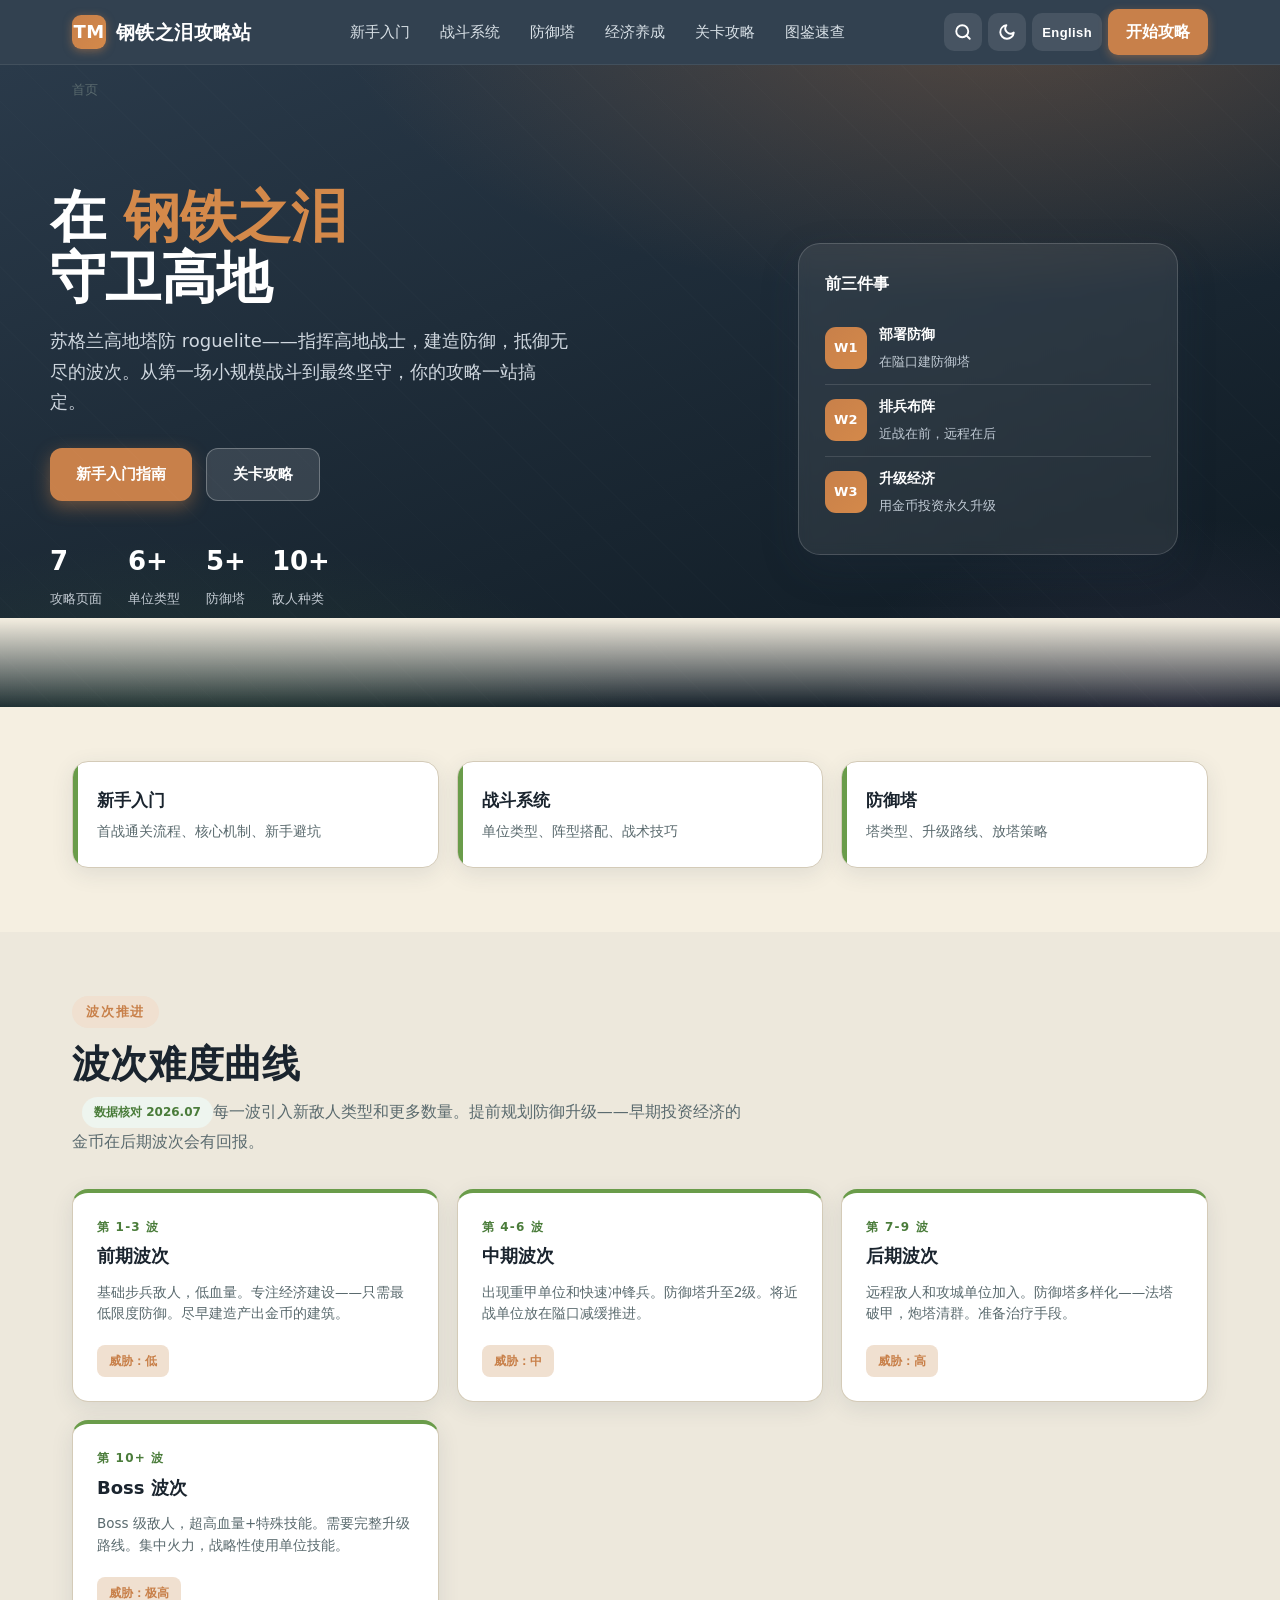
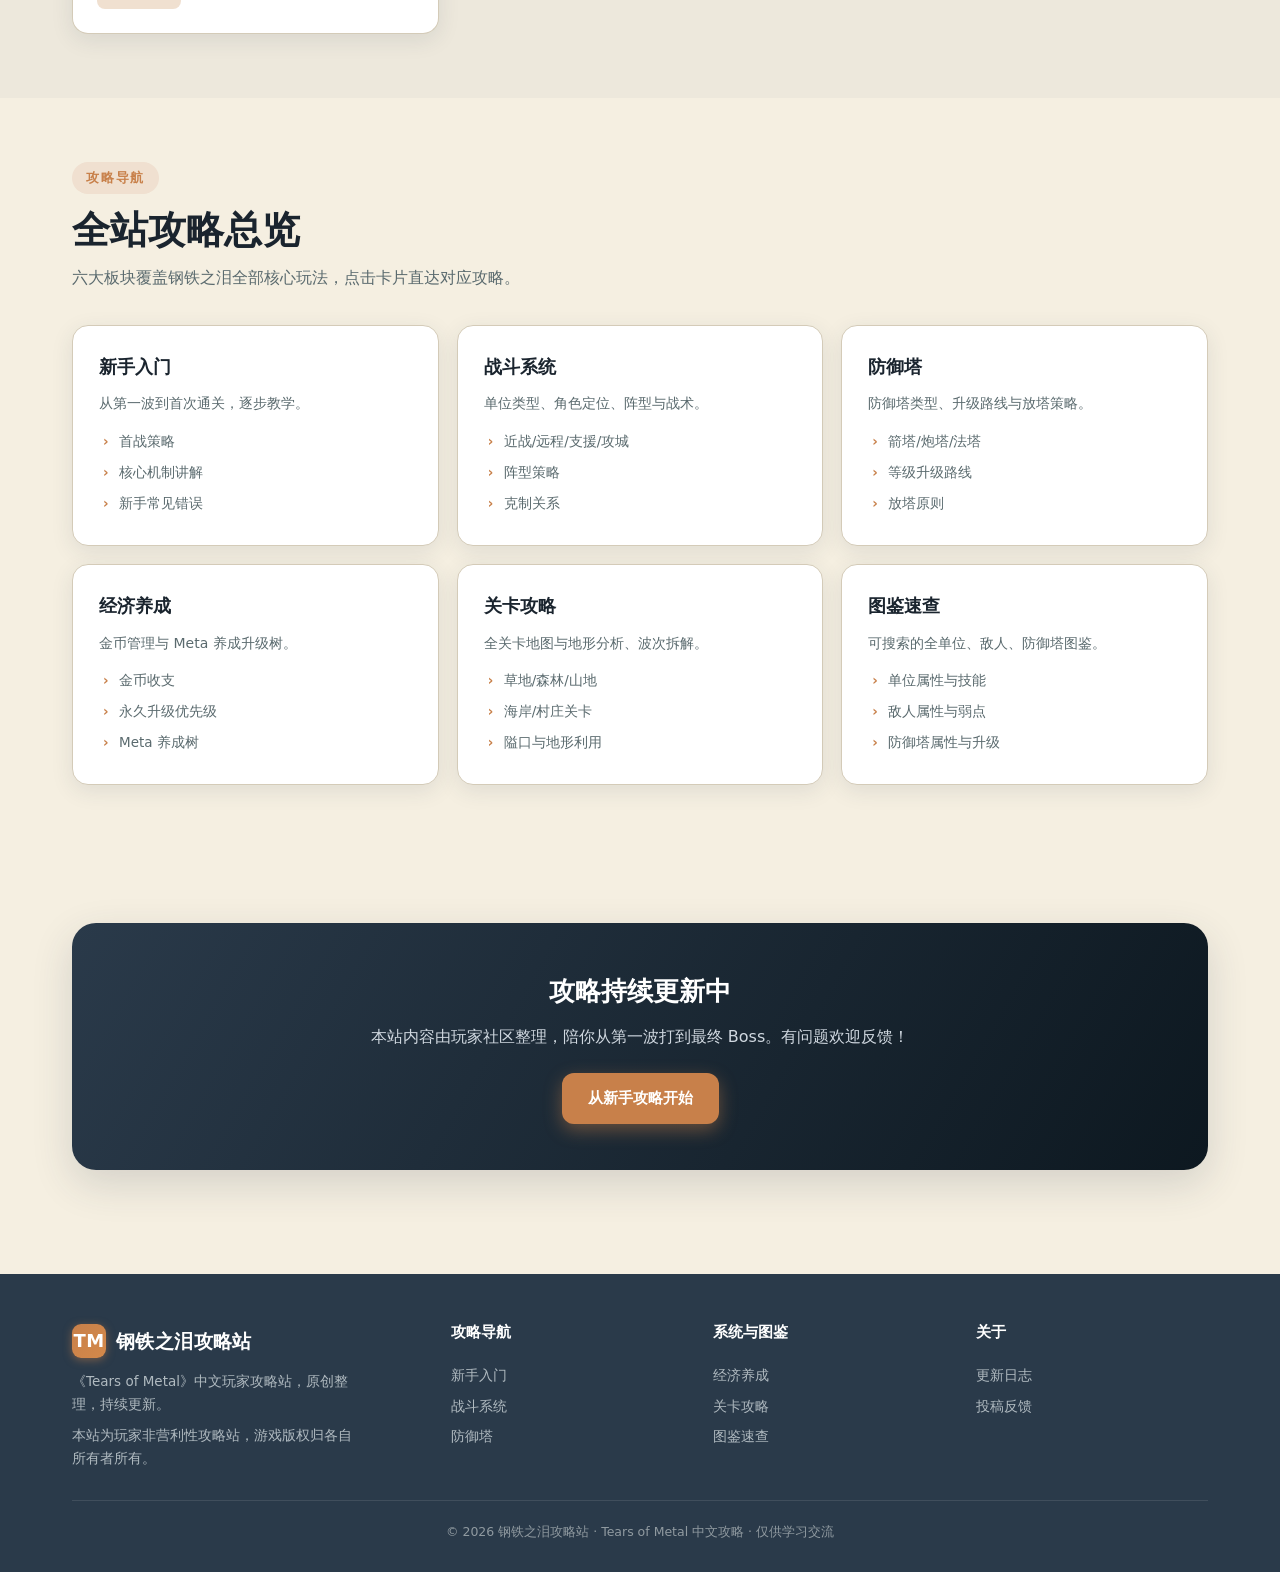
==== index.html @ bd72c598 "Initial release: Tears of Metal bilingual guide site v1.0 - 8 pages, i18n, dark mode, search, SEO, P" ====
<!DOCTYPE html>
<html lang="zh-CN">
<head>
<meta charset="UTF-8">
<meta name="viewport" content="width=device-width, initial-scale=1.0">
<title>钢铁之泪攻略站 | Tears of Metal 中文攻略</title>
<meta name="description" content="《Tears of Metal》(钢铁之泪) 中文攻略站：新手入门、战斗系统、防御塔、经济养成、关卡攻略与图鉴速查。苏格兰高地塔防roguelite，一站式攻略。">
<meta name="keywords" content="Tears of Metal,钢铁之泪,攻略,塔防,roguelite,苏格兰,高地,防御塔,新手指南">
<link rel="stylesheet" href="css/style.css">
<link rel="manifest" href="manifest.json">
<meta name="theme-color" content="#2a3a4a">
<script type="application/ld+json">
{"@context":"https://schema.org","@type":"WebSite","name":"钢铁之泪攻略站","alternateName":"Tears of Metal 中文攻略","inLanguage":"zh-CN","url":"index.html","about":"《Tears of Metal》中文攻略站：新手入门、战斗系统、防御塔、经济养成、关卡攻略与图鉴速查"}
</script>
</head>
<body>

<!-- ===== NAV ===== -->
<header class="nav">
  <div class="wrap nav-inner">
    <a href="index.html" class="brand"><span class="logo">TM</span><span data-i18n="brand">钢铁之泪攻略站</span></a>
    <nav class="nav-links" id="navLinks">
      <a href="getting-started.html" data-i18n="nav.getting-started">新手入门</a>
      <a href="combat.html" data-i18n="nav.combat">战斗系统</a>
      <a href="towers.html" data-i18n="nav.towers">防御塔</a>
      <a href="economy.html" data-i18n="nav.economy">经济养成</a>
      <a href="maps.html" data-i18n="nav.maps">关卡攻略</a>
      <a href="codex.html" data-i18n="nav.codex">图鉴速查</a>
    </nav>
    <div class="nav-utils">
      <button class="nav-btn search-btn" aria-label="搜索"><svg width="18" height="18" viewBox="0 0 24 24" fill="none" stroke="currentColor" stroke-width="2.5" stroke-linecap="round" stroke-linejoin="round"><circle cx="11" cy="11" r="8"/><line x1="21" y1="21" x2="16.65" y2="16.65"/></svg></button>
      <button class="nav-btn dark-btn" aria-label="暗色模式"><svg width="18" height="18" viewBox="0 0 24 24" fill="none" stroke="currentColor" stroke-width="2.5" stroke-linecap="round" stroke-linejoin="round"><path d="M21 12.79A9 9 0 1 1 11.21 3 7 7 0 0 0 21 12.79z"/></svg></button>
      <button class="nav-btn lang-btn" aria-label="语言">English</button>
      <a href="getting-started.html" class="nav-cta" data-i18n="nav.cta.start">开始攻略</a>
    </div>
    <button class="burger" id="burger" aria-label="菜单"><span></span><span></span><span></span></button>
  </div>
</header>

<!-- ===== HERO ===== -->
<div class="hero" id="top">
  <div class="wrap" style="padding-top:14px">
    <div class="breadcrumb" style="color:#c4ccd4"><span data-en="Home">首页</span></div>
  </div>
  <div class="wrap hero-grid">
    <div>
      <h1 data-en="Defend the Highlands in&lt;br&gt;&lt;span&gt;Tears of Metal&lt;/span&gt;">在 <span>钢铁之泪</span><br>守卫高地</h1>
      <p class="tag" data-en="A tower defense roguelite — command Scottish highlanders, build defenses, survive endless waves. Your journey from first skirmish to final stand, all in one place.">苏格兰高地塔防 roguelite——指挥高地战士，建造防御，抵御无尽的波次。从第一场小规模战斗到最终坚守，你的攻略一站搞定。</p>
      <div class="hero-btns">
        <a href="getting-started.html" class="btn btn-primary" data-en="Beginner Guide">新手入门指南</a>
        <a href="maps.html" class="btn btn-ghost" data-en="Level Guide">关卡攻略</a>
      </div>
      <div class="hero-stats">
        <div class="s"><b>7</b><small data-en="Guide Pages">攻略页面</small></div>
        <div class="s"><b>6+</b><small data-en="Unit Types">单位类型</small></div>
        <div class="s"><b>5+</b><small data-en="Tower Types">防御塔</small></div>
        <div class="s"><b>10+</b><small data-en="Enemy Types">敌人种类</small></div>
      </div>
    </div>
    <div class="hero-art">
      <div class="island-card">
        <h3 data-en="First 3 Things to Do">前三件事</h3>
        <div class="day-row"><div class="day-badge">W1</div><div class="t"><b data-en="Place Defenses">部署防御</b><small data-en="Build towers at choke points">在隘口建防御塔</small></div></div>
        <div class="day-row"><div class="day-badge">W2</div><div class="t"><b data-en="Position Units">排兵布阵</b><small data-en="Melee front, ranged back">近战在前，远程在后</small></div></div>
        <div class="day-row"><div class="day-badge">W3</div><div class="t"><b data-en="Upgrade Economy">升级经济</b><small data-en="Spend gold on permanent upgrades">用金币投资永久升级</small></div></div>
      </div>
    </div>
  </div>
</div>

<!-- ===== QUICK ACCESS ===== -->
<section style="padding-top:54px">
  <div class="wrap">
    <div class="quick">
      <a href="getting-started.html" class="qcard"><h3 data-en="Beginner Guide">新手入门</h3><p data-en="First-run walkthrough, core mechanics, common mistakes">首战通关流程、核心机制、新手避坑</p></a>
      <a href="combat.html" class="qcard"><h3 data-en="Combat System">战斗系统</h3><p data-en="Unit types, formations, tactical tips">单位类型、阵型搭配、战术技巧</p></a>
      <a href="towers.html" class="qcard"><h3 data-en="Towers">防御塔</h3><p data-en="Tower types, upgrade paths, placement">塔类型、升级路线、放塔策略</p></a>
    </div>
  </div>
</section>

<!-- ===== WAVE PROGRESSION ===== -->
<section class="bg-alt">
  <div class="wrap">
    <span class="eyebrow" data-en="Wave Progression">波次推进</span>
    <h2 class="title" data-en="Wave Difficulty Curve">波次难度曲线</h2>
    <p class="subtitle" data-en="Each wave introduces new enemy types and tougher numbers. Plan your defense upgrades ahead — gold spent early on economy pays off in later waves."><span class="ver-tag" data-en="Verified 2026.07">数据核对 2026.07</span>每一波引入新敌人类型和更多数量。提前规划防御升级——早期投资经济的金币在后期波次会有回报。</p>
    <div class="wave-grid">
      <div class="wave-card">
        <div class="wave-num" data-en="WAVE 1-3">第 1-3 波</div>
        <h4 data-en="Early Waves">前期波次</h4>
        <p class="wave-desc" data-en="Basic infantry enemies, low HP. Focus on economy — minimal defenses needed. Build gold-generating structures early.">基础步兵敌人，低血量。专注经济建设——只需最低限度防御。尽早建造产出金币的建筑。</p>
        <span class="wave-power" data-en="Threat: Low">威胁：低</span>
      </div>
      <div class="wave-card">
        <div class="wave-num" data-en="WAVE 4-6">第 4-6 波</div>
        <h4 data-en="Mid Waves">中期波次</h4>
        <p class="wave-desc" data-en="Armored units and fast runners appear. Upgrade towers to tier 2. Position melee units at choke points to slow advances.">出现重甲单位和快速冲锋兵。防御塔升至2级。将近战单位放在隘口减缓推进。</p>
        <span class="wave-power" data-en="Threat: Medium">威胁：中</span>
      </div>
      <div class="wave-card">
        <div class="wave-num" data-en="WAVE 7-9">第 7-9 波</div>
        <h4 data-en="Late Waves">后期波次</h4>
        <p class="wave-desc" data-en="Ranged enemies and siege units join. Diversify tower types — magic towers for armor, cannon towers for groups. Prepare healing.">远程敌人和攻城单位加入。防御塔多样化——法塔破甲，炮塔清群。准备治疗手段。</p>
        <span class="wave-power" data-en="Threat: High">威胁：高</span>
      </div>
      <div class="wave-card">
        <div class="wave-num" data-en="WAVE 10+">第 10+ 波</div>
        <h4 data-en="Boss Waves">Boss 波次</h4>
        <p class="wave-desc" data-en="Boss-class enemies with massive HP and special abilities. Full upgrade path needed. Concentrate fire and use unit abilities strategically.">Boss 级敌人，超高血量+特殊技能。需要完整升级路线。集中火力，战略性使用单位技能。</p>
        <span class="wave-power" data-en="Threat: Extreme">威胁：极高</span>
      </div>
    </div>
  </div>
</section>

<!-- ===== GUIDE OVERVIEW ===== -->
<section>
  <div class="wrap">
    <span class="eyebrow" data-en="Guide Navigation">攻略导航</span>
    <h2 class="title" data-en="Site Guide Overview">全站攻略总览</h2>
    <p class="subtitle" data-en="Six sections covering all core Tears of Metal gameplay. Click a card to jump to the guide.">六大板块覆盖钢铁之泪全部核心玩法，点击卡片直达对应攻略。</p>
    <div class="feature-grid">
      <a href="getting-started.html" class="fcard"><h4 data-en="Beginner Guide">新手入门</h4><p data-en="From first wave to first clear — a step-by-step walkthrough.">从第一波到首次通关，逐步教学。</p><ul><li data-en="First-run strategy">首战策略</li><li data-en="Core mechanics explained">核心机制讲解</li><li data-en="Common mistakes to avoid">新手常见错误</li></ul></a>
      <a href="combat.html" class="fcard"><h4 data-en="Combat System">战斗系统</h4><p data-en="Unit types, roles, formations, and tactical tips.">单位类型、角色定位、阵型与战术。</p><ul><li data-en="Melee / Ranged / Support / Siege">近战/远程/支援/攻城</li><li data-en="Formation strategies">阵型策略</li><li data-en="Counter relationships">克制关系</li></ul></a>
      <a href="towers.html" class="fcard"><h4 data-en="Towers">防御塔</h4><p data-en="Tower types, upgrade paths, and placement strategy.">防御塔类型、升级路线与放塔策略。</p><ul><li data-en="Arrow / Cannon / Magic towers">箭塔/炮塔/法塔</li><li data-en="Tier upgrade paths">等级升级路线</li><li data-en="Placement principles">放塔原则</li></ul></a>
      <a href="economy.html" class="fcard"><h4 data-en="Economy">经济养成</h4><p data-en="Gold management and meta-progression upgrade tree.">金币管理与 Meta 养成升级树。</p><ul><li data-en="Gold income & spending">金币收支</li><li data-en="Permanent upgrade priorities">永久升级优先级</li><li data-en="Meta progression tree">Meta 养成树</li></ul></a>
      <a href="maps.html" class="fcard"><h4 data-en="Maps">关卡攻略</h4><p data-en="Full level guide with terrain analysis and wave breakdowns.">全关卡地图与地形分析、波次拆解。</p><ul><li data-en="Grassland / Forest / Mountain">草地/森林/山地</li><li data-en="Coast / Village levels">海岸/村庄关卡</li><li data-en="Choke points & terrain">隘口与地形利用</li></ul></a>
      <a href="codex.html" class="fcard"><h4 data-en="Codex">图鉴速查</h4><p data-en="Full searchable codex of units, enemies, and towers.">可搜索的全单位、敌人、防御塔图鉴。</p><ul><li data-en="Unit stats & abilities">单位属性与技能</li><li data-en="Enemy stats & weaknesses">敌人属性与弱点</li><li data-en="Tower stats & upgrades">防御塔属性与升级</li></ul></a>
    </div>
  </div>
</section>

<!-- ===== CTA ===== -->
<section>
  <div class="wrap">
    <div class="cta-strip">
      <h3 data-en="Guides Continuously Updated">攻略持续更新中</h3>
      <p data-en="Content curated by the player community, guiding you from wave 1 to the final boss. Feedback welcome!">本站内容由玩家社区整理，陪你从第一波打到最终 Boss。有问题欢迎反馈！</p>
      <a href="getting-started.html" class="btn btn-primary" data-en="Start with Beginner Guide">从新手攻略开始</a>
    </div>
  </div>
</section>

<!-- ===== FOOTER ===== -->
<footer>
  <div class="wrap">
    <div class="foot-grid">
      <div class="foot-brand">
        <a href="index.html" class="brand" style="color:#fff"><span class="logo">TM</span><span data-en="Tears of Metal Guide">钢铁之泪攻略站</span></a>
        <p data-i18n="foot.branddesc">《Tears of Metal》中文玩家攻略站，原创整理，持续更新。</p>
        <p class="disclaimer" data-en="This is a non-profit fan guide site. Game rights belong to their respective owners.">本站为玩家非营利性攻略站，游戏版权归各自所有者所有。</p>
      </div>
      <div><h4 data-i18n="foot.nav">攻略导航</h4><a href="getting-started.html" data-en="Beginner">新手入门</a><a href="combat.html" data-en="Combat">战斗系统</a><a href="towers.html" data-en="Towers">防御塔</a></div>
      <div><h4 data-i18n="foot.systems">系统与图鉴</h4><a href="economy.html" data-en="Economy">经济养成</a><a href="maps.html" data-en="Maps">关卡攻略</a><a href="codex.html" data-en="Codex">图鉴速查</a></div>
      <div><h4 data-i18n="foot.about">关于</h4><a href="changelog.html" data-i18n="foot.changelog">更新日志</a><a href="#" data-i18n="foot.feedback">投稿反馈</a></div>
    </div>
    <div class="foot-bottom" data-i18n="foot.copy">© 2026 钢铁之泪攻略站 · Tears of Metal 中文攻略 · 仅供学习交流</div>
  </div>
</footer>

<button id="toTop" aria-label="返回顶部" data-en="Top">顶部</button>
<div class="search-overlay" id="searchOverlay">
  <div class="search-panel">
    <div class="search-input-wrap">
      <span class="s-ico"></span>
      <input type="text" placeholder="搜索攻略、单位、防御塔…">
      <button class="search-close" aria-label="关闭">×</button>
    </div>
    <div class="search-results"></div>
  </div>
</div>
<script src="js/common.js"></script>
</body>
</html>
---- css/style.css ----
/* ===== Tears of Metal Guide - Shared Styles ===== */
:root{
  --iron:#2a3a4a;         /* 深铁蓝 - 主背景/导航 */
  --iron-2:#3a4a5c;       /* 浅铁蓝 */
  --iron-3:#1a2a3a;       /* 深铁蓝2 */
  --copper:#c8804a;       /* 铜色 - 主强调色 */
  --copper-2:#d4894a;     /* 亮铜色 */
  --copper-3:#e8a060;     /* 柔铜色 */
  --heather:#8a6a9a;      /* 苏格兰石楠紫 - 次强调色 */
  --heather-2:#a08ab0;    /* 亮石楠紫 */
  --moss:#4a7c3a;         /* 高地苔藓绿 - 成功/完成 */
  --moss-2:#6a9c4a;       /* 亮苔藓绿 */
  --crimson:#a02828;      /* 战斗红 - 危险/Boss */
  --steel:#8a8a7a;        /* 钢灰 */
  --parchment:#e8dcc4;    /* 羊皮纸色 */
  --parchment-2:#f5efe1;  /* 亮羊皮纸 */
  --parchment-3:#faf6ec;  /* 最亮 */
  --ink:#1a242e;          /* 正文文字色 */
  --ink-soft:#5a6a6e;     /* 次要文字色 */
  --line:#d4cbb8;         /* 分割线 */
  --card:#ffffff;          /* 卡片背景 */
  --shadow:0 6px 22px rgba(42,58,74,.10);
  --shadow-lg:0 14px 40px rgba(42,58,74,.16);
  --radius:16px;
  --maxw:1180px;
}
*{box-sizing:border-box;margin:0;padding:0}
html{scroll-behavior:smooth;scroll-padding-top:78px}
body{
  font-family:"Segoe UI","PingFang SC","Microsoft YaHei",system-ui,sans-serif;
  color:var(--ink);
  background:var(--parchment-2);
  line-height:1.7;
  -webkit-font-smoothing:antialiased;
  transition:background .3s,color .3s;
}
a{color:inherit;text-decoration:none}
img{max-width:100%;display:block}

/* ===== DARK MODE ===== */
body.dark{
  --iron:#152030;
  --iron-2:#1e2a3a;
  --iron-3:#0f1a28;
  --ink:#e8e2d4;
  --ink-soft:#b0bac0;
  --parchment:#1e2a34;
  --parchment-2:#141e28;
  --parchment-3:#0f1820;
  --line:#2e3a44;
  --card:#1a242e;
  --shadow:0 6px 22px rgba(0,0,0,.35);
  --shadow-lg:0 14px 40px rgba(0,0,0,.5);
}
body.dark .bg-alt{background:#101820}
body.dark tr:hover td{background:#222e38}
body.dark .chip{background:var(--card)}
body.dark .calc-result{background:#1a242e}
body.dark .stat-pill{background:var(--parchment)}
body.dark .res-emoji{background:var(--parchment)}
body.dark .eyebrow{background:#2a3440}
body.dark .tagline{background:#1e2a30;color:var(--moss-2)}
body.dark .wave-card .wave-power{background:#2a2418}
body.dark .tower-card .tower-tier{background:#2a2418}
body.dark .map-card .num{color:#1a242e}

/* ===== LAYOUT ===== */
.wrap{max-width:var(--maxw);margin:0 auto;padding:0 22px}
section{padding:64px 0}
.bg-alt{background:#ede8dc}

/* ===== TYPOGRAPHY ===== */
.eyebrow{
  display:inline-block;font-size:13px;font-weight:700;letter-spacing:.14em;
  text-transform:uppercase;color:var(--copper);background:#f0e0d0;
  padding:5px 14px;border-radius:999px;margin-bottom:14px;
}
h2.title{font-size:clamp(26px,4vw,38px);line-height:1.2;color:var(--ink);margin-bottom:10px;font-weight:800}
.subtitle{color:var(--ink-soft);max-width:680px;margin-bottom:34px;font-size:16px}
.lead{font-size:17px}

/* ===== NAV ===== */
header.nav{
  position:sticky;top:0;z-index:100;
  background:rgba(42,58,74,.96);backdrop-filter:blur(8px);
  border-bottom:1px solid rgba(255,255,255,.08);
}
.nav-inner{display:flex;align-items:center;justify-content:space-between;height:64px;flex-wrap:nowrap;gap:12px}
.brand{display:flex;align-items:center;gap:10px;color:#fff;font-weight:800;font-size:19px;letter-spacing:.02em;flex-shrink:0;white-space:nowrap}
.brand .logo{
  width:34px;height:34px;border-radius:9px;display:grid;place-items:center;
  background:linear-gradient(135deg,var(--copper),var(--copper-2));font-size:18px;font-weight:900;color:#fff;
  box-shadow:0 2px 8px rgba(200,128,74,.5);
}
.nav-links{display:flex;align-items:center;gap:4px}
.nav-links a{
  color:#d8e0e6;font-size:14.5px;font-weight:500;padding:8px 13px;border-radius:9px;transition:.18s;
}
.nav-links a:hover{background:rgba(255,255,255,.12);color:#fff}
.nav-links a.active{background:rgba(200,128,74,.25);color:var(--copper-2)}
.nav-cta{
  background:var(--copper);color:#fff!important;padding:9px 18px;border-radius:10px;font-weight:700;
  box-shadow:0 3px 10px rgba(200,128,74,.45);
}
.nav-cta:hover{background:var(--copper-2);transform:translateY(-1px)}
.burger{display:none;flex-direction:column;gap:5px;background:none;border:0;cursor:pointer;padding:8px}
.burger span{width:24px;height:2.5px;background:#fff;border-radius:2px;transition:.25s}

/* nav utility buttons */
.nav-utils{display:flex;align-items:center;gap:6px;flex-shrink:0}
.nav-btn{
  width:38px;height:38px;border-radius:10px;border:0;cursor:pointer;background:rgba(255,255,255,.1);
  color:#fff;font-size:14px;font-weight:700;display:grid;place-items:center;transition:.18s;flex-shrink:0;
}
.nav-btn:hover{background:rgba(255,255,255,.22)}
.nav-btn.lang-btn{width:auto;padding:0 10px;font-size:13px;font-weight:700;letter-spacing:.03em}
.nav-btn svg{display:block;color:#fff}
.search-input-wrap .s-ico{display:grid;place-items:center;color:var(--ink-soft)}
.search-input-wrap .s-ico svg{display:block}

/* ===== SEARCH OVERLAY ===== */
.search-overlay{
  position:fixed;inset:0;z-index:200;background:rgba(16,24,34,.85);backdrop-filter:blur(6px);
  display:none;align-items:flex-start;justify-content:center;padding-top:12vh;
}
.search-overlay.show{display:flex}
.search-panel{
  width:100%;max-width:640px;background:var(--card);border:1px solid var(--line);border-radius:18px;
  box-shadow:var(--shadow-lg);overflow:hidden;margin:0 16px;
}
.search-input-wrap{display:flex;align-items:center;gap:10px;padding:16px 20px;border-bottom:1px solid var(--line)}
.search-input-wrap input{
  flex:1;border:0;outline:0;background:none;font-size:17px;color:var(--ink);font-family:inherit;
}
.search-input-wrap .s-ico{font-size:15px;font-weight:700;opacity:.6}
.search-close{background:none;border:0;cursor:pointer;font-size:20px;color:var(--ink-soft);padding:4px 8px;border-radius:8px;font-weight:700}
.search-close:hover{background:var(--parchment)}
.search-results{max-height:50vh;overflow-y:auto}
.search-results .sr-item{display:block;padding:13px 20px;border-bottom:1px solid var(--line);transition:.15s}
.search-results .sr-item:hover{background:var(--parchment)}
.search-results .sr-item .sr-page{font-size:11px;font-weight:700;color:var(--copper);text-transform:uppercase;letter-spacing:.06em}
.search-results .sr-item .sr-title{font-size:15px;color:var(--ink);margin:2px 0}
.search-results .sr-item .sr-snippet{font-size:12.5px;color:var(--ink-soft);overflow:hidden;text-overflow:ellipsis;white-space:nowrap}
.search-results .sr-empty{padding:30px;text-align:center;color:var(--ink-soft);font-size:14px}
.search-results .sr-item.selected{background:var(--parchment);border-left:3px solid var(--copper)}
.search-results .sr-item.sr-history{padding:10px 20px}
.search-results .sr-label{font-size:11px;font-weight:700;color:var(--copper);text-transform:uppercase;letter-spacing:.06em;padding:10px 20px 6px;display:flex;justify-content:space-between;align-items:center}
.search-results .sr-clear{background:none;border:0;cursor:pointer;font-size:12px;color:var(--ink-soft);font-weight:600}
.search-results .sr-clear:hover{color:var(--crimson)}

/* ===== HERO ===== */
.hero{
  position:relative;overflow:hidden;color:#fff;
  background:
    radial-gradient(900px 420px at 15% 110%,rgba(74,124,58,.22),transparent 55%),
    radial-gradient(1100px 480px at 78% -8%,rgba(200,128,74,.30),transparent 60%),
    radial-gradient(700px 380px at 92% 100%,rgba(138,106,154,.16),transparent 50%),
    linear-gradient(160deg,var(--iron) 0%,#0d1820 100%);
}
.hero::before{
  content:"";position:absolute;inset:0;pointer-events:none;opacity:.5;
  background-image:repeating-linear-gradient(45deg,transparent 0 38px,rgba(255,255,255,.018) 38px 39px);
}
.hero::after{
  content:"";position:absolute;left:0;right:0;bottom:-1px;height:90px;
  background:linear-gradient(var(--parchment-2),transparent);pointer-events:none;
}
.hero-grid{display:grid;grid-template-columns:1.15fr .85fr;gap:40px;align-items:center;padding:78px 0 96px}
.hero h1{font-size:clamp(34px,5.4vw,56px);line-height:1.08;font-weight:900;letter-spacing:-.01em}
.hero h1 span{color:var(--copper-2)}
.hero p.tag{font-size:18px;color:#d0d8e0;margin:18px 0 30px;max-width:520px}
.hero-btns{display:flex;gap:14px;flex-wrap:wrap}
.hero-stats{display:flex;gap:26px;margin-top:38px;flex-wrap:wrap}
.hero-stats .s b{display:block;font-size:26px;color:#fff}
.hero-stats .s small{color:#c4ccd4;font-size:13px}

/* hero side card */
.hero-art{position:relative;height:340px;display:grid;place-items:center}
.island-card{
  width:100%;max-width:380px;background:rgba(255,255,255,.08);border:1px solid rgba(255,255,255,.16);
  border-radius:22px;padding:26px;backdrop-filter:blur(6px);box-shadow:var(--shadow-lg);
}
.island-card h3{font-size:16px;color:#fff;margin-bottom:16px;display:flex;align-items:center;gap:8px}
.day-row{display:flex;align-items:center;gap:12px;padding:10px 0;border-top:1px solid rgba(255,255,255,.12)}
.day-row:first-of-type{border-top:0}
.day-badge{width:42px;height:42px;border-radius:11px;display:grid;place-items:center;font-weight:800;font-size:13px;background:linear-gradient(135deg,var(--copper),var(--copper-2));flex-shrink:0}
.day-row .t b{display:block;font-size:14px;color:#fff}
.day-row .t small{color:#c0cad4;font-size:12.5px}

/* ===== BUTTONS ===== */
.btn{
  display:inline-flex;align-items:center;gap:8px;padding:13px 26px;border-radius:12px;
  font-weight:700;font-size:15px;cursor:pointer;border:0;transition:.2s;
}
.btn-primary{background:var(--copper);color:#fff;box-shadow:0 6px 18px rgba(200,128,74,.45)}
.btn-primary:hover{background:var(--copper-2);transform:translateY(-2px)}
.btn-ghost{background:rgba(255,255,255,.12);color:#fff;border:1px solid rgba(255,255,255,.28)}
.btn-ghost:hover{background:rgba(255,255,255,.22)}

/* ===== QUICK CARDS (homepage) ===== */
.quick{display:grid;grid-template-columns:repeat(3,1fr);gap:18px}
.qcard{
  background:var(--card);border:1px solid var(--line);border-radius:var(--radius);
  padding:24px;box-shadow:var(--shadow);transition:.2s;cursor:pointer;position:relative;overflow:hidden;
}
.qcard::before{content:"";position:absolute;inset:0 auto 0 0;width:5px;background:var(--moss-2);transition:.2s}
.qcard:hover{transform:translateY(-4px);box-shadow:var(--shadow-lg)}
.qcard:hover::before{background:var(--copper)}
.qcard .ico{font-size:30px;margin-bottom:12px}
.qcard h3{font-size:17px;color:var(--ink);margin-bottom:5px}
.qcard p{font-size:13.5px;color:var(--ink-soft)}

/* ===== TIMELINE (beginner) ===== */
.timeline{position:relative;margin-top:10px}
.timeline::before{content:"";position:absolute;left:23px;top:6px;bottom:6px;width:3px;background:var(--line);border-radius:3px}
.tl-item{display:flex;gap:22px;padding:0 0 26px;position:relative}
.tl-dot{
  width:50px;height:50px;border-radius:14px;flex-shrink:0;z-index:1;display:grid;place-items:center;
  font-weight:800;color:#fff;font-size:14px;box-shadow:0 4px 12px rgba(74,124,58,.4);
  background:linear-gradient(135deg,var(--moss),var(--moss-2));
}
.tl-body{background:var(--card);border:1px solid var(--line);border-radius:14px;padding:18px 22px;box-shadow:var(--shadow);flex:1}
.tl-body h4{color:var(--ink);font-size:17px;margin-bottom:8px}
.tl-body ul{list-style:none}
.tl-body li{padding:4px 0 4px 22px;position:relative;font-size:14.5px;color:var(--ink-soft)}
.tl-body li::before{content:"";position:absolute;left:0;top:11px;width:8px;height:8px;border-radius:50%;background:var(--copper-2)}
.tl-body li b{color:var(--ink)}

/* ===== FEATURE CARDS ===== */
.feature-grid{display:grid;grid-template-columns:repeat(auto-fit,minmax(280px,1fr));gap:18px}
.fcard{background:var(--card);border:1px solid var(--line);border-radius:var(--radius);padding:26px;box-shadow:var(--shadow);transition:.2s}
.fcard:hover{transform:translateY(-3px);box-shadow:var(--shadow-lg)}
.fcard .ico{font-size:34px;margin-bottom:14px}
.fcard h4{color:var(--ink);font-size:18px;margin-bottom:10px}
.fcard p{font-size:14px;color:var(--ink-soft);margin-bottom:10px}
.fcard ul{list-style:none}
.fcard li{font-size:13.5px;color:var(--ink-soft);padding:4px 0 4px 20px;position:relative}
.fcard li::before{content:"\203A";position:absolute;left:4px;color:var(--copper);font-weight:800}

/* ===== TABLE (generic) ===== */
.data-table{width:100%;border-collapse:collapse;background:var(--card);border:1px solid var(--line);border-radius:var(--radius);overflow:hidden;box-shadow:var(--shadow);overflow-x:auto;display:block}
.data-table th{background:var(--iron);color:#fff;text-align:left;padding:12px 16px;font-size:12.5px;white-space:nowrap}
.data-table td{padding:10px 16px;border-bottom:1px solid var(--line);font-size:13px;color:var(--ink-soft);white-space:nowrap}
.data-table td b{color:var(--ink)}
.data-table tr:hover td{background:#f8f5ef}
body.dark .data-table tr:hover td{background:#222e38}

/* ===== CHIPS (filter) ===== */
.chips{display:flex;gap:8px;flex-wrap:wrap;margin-bottom:22px;align-items:center}
.chips .chip-label{font-size:12px;font-weight:700;color:var(--ink-soft);margin-right:4px;white-space:nowrap}
.chip{
  border:1.5px solid var(--line);background:var(--card);color:var(--ink-soft);padding:8px 15px;
  border-radius:999px;font-size:13.5px;font-weight:600;cursor:pointer;transition:.18s;
}
.chip:hover{border-color:var(--moss-2);color:var(--moss)}
.chip.active{background:var(--moss);border-color:var(--moss);color:#fff}

/* ===== TOWER CARDS ===== */
.tower-grid{display:grid;grid-template-columns:repeat(auto-fill,minmax(280px,1fr));gap:18px;margin-top:10px}
.tower-card{background:var(--card);border:1px solid var(--line);border-radius:var(--radius);padding:24px;box-shadow:var(--shadow);transition:.2s;border-top:4px solid var(--copper)}
.tower-card:hover{transform:translateY(-3px);box-shadow:var(--shadow-lg)}
.tower-card .tower-type{font-size:12px;font-weight:700;color:var(--copper);letter-spacing:.1em}
.tower-card h4{color:var(--ink);font-size:18px;margin:4px 0 10px}
.tower-card .tower-desc{font-size:13.5px;color:var(--ink-soft);line-height:1.6;margin-bottom:10px}
.tower-card .tower-tier{margin-top:10px;font-size:12px;font-weight:700;color:var(--copper);background:#f0e0d0;padding:6px 12px;border-radius:8px;display:inline-block}
.tower-card .tower-stats{display:flex;gap:10px;flex-wrap:wrap;font-size:11px;font-weight:600;color:var(--ink);margin-top:8px}
.tower-card .tower-stats span{background:var(--parchment);border-radius:6px;padding:3px 7px;white-space:nowrap}

/* ===== UNIT CARDS ===== */
.unit-grid{display:grid;grid-template-columns:repeat(auto-fill,minmax(200px,1fr));gap:14px;margin-top:8px}
.unit{background:var(--card);border:1px solid var(--line);border-radius:14px;padding:18px;text-align:center;box-shadow:var(--shadow);transition:.2s}
.unit:hover{transform:translateY(-3px);box-shadow:var(--shadow-lg)}
.unit .u-icon{width:48px;height:48px;border-radius:12px;margin:0 auto 10px;display:grid;place-items:center;background:var(--parchment)}
.unit .u-icon svg{width:55%;height:55%;fill:none;stroke:currentColor;stroke-width:2;stroke-linecap:round;stroke-linejoin:round}
.unit h5{color:var(--ink);margin:8px 0 4px;font-size:15px}
.unit p{font-size:12.5px;color:var(--ink-soft)}
.unit .ustats{display:flex;justify-content:center;gap:8px;flex-wrap:wrap;font-size:11px;font-weight:600;color:var(--ink);margin-top:6px}
.unit .ustats span{background:var(--parchment);border-radius:6px;padding:3px 7px;white-space:nowrap}
.role-badge{display:inline-block;font-size:11px;font-weight:700;padding:2px 9px;border-radius:999px;margin-top:6px}
.r-melee{background:#e8f0e8;color:var(--moss)}.r-ranged{background:#f0e8d8;color:var(--copper)}.r-support{background:#ece4f0;color:var(--heather)}.r-siege{background:#f0e0e0;color:var(--crimson)}

/* ===== ENEMY CARDS ===== */
.enemy-grid{display:grid;grid-template-columns:repeat(auto-fill,minmax(200px,1fr));gap:14px;margin-top:8px}
.enemy{background:var(--card);border:1px solid var(--line);border-radius:14px;padding:18px;text-align:center;box-shadow:var(--shadow);transition:.2s}
.enemy:hover{transform:translateY(-3px);box-shadow:var(--shadow-lg)}
.enemy .e-icon{width:48px;height:48px;border-radius:12px;margin:0 auto 10px;display:grid;place-items:center;background:var(--parchment)}
.enemy .e-icon svg{width:55%;height:55%;fill:none;stroke:currentColor;stroke-width:2;stroke-linecap:round;stroke-linejoin:round}
.enemy h5{color:var(--ink);margin:8px 0 4px;font-size:15px}
.enemy p{font-size:12.5px;color:var(--ink-soft)}
.enemy .estats{display:flex;justify-content:center;gap:8px;flex-wrap:wrap;font-size:11px;font-weight:600;color:var(--ink);margin-top:6px}
.enemy .estats span{background:var(--parchment);border-radius:6px;padding:3px 7px;white-space:nowrap}
.danger{display:inline-block;font-size:11px;font-weight:700;padding:2px 9px;border-radius:999px;margin-top:6px}
.d-low{background:#e8f5e8;color:var(--moss)}.d-mid{background:#fff4e0;color:var(--copper)}.d-high{background:#fde8e8;color:var(--crimson)}.d-boss{background:#f0e0f0;color:var(--heather)}

/* ===== WAVE PROGRESSION CARDS ===== */
.wave-grid{display:grid;grid-template-columns:repeat(auto-fill,minmax(280px,1fr));gap:18px;margin-top:10px}
.wave-card{background:var(--card);border:1px solid var(--line);border-radius:var(--radius);padding:24px;box-shadow:var(--shadow);transition:.2s;border-top:4px solid var(--moss-2)}
.wave-card:hover{transform:translateY(-3px);box-shadow:var(--shadow-lg)}
.wave-card .wave-num{font-size:12px;font-weight:700;color:var(--moss);letter-spacing:.1em}
.wave-card h4{color:var(--ink);font-size:18px;margin:4px 0 10px}
.wave-card .wave-desc{font-size:13.5px;color:var(--ink-soft);line-height:1.6;margin-bottom:10px}
.wave-card .wave-power{margin-top:10px;font-size:12px;font-weight:700;color:var(--copper);background:#f0e0d0;padding:6px 12px;border-radius:8px;display:inline-block}

/* ===== MAP CARDS ===== */
.map-grid{display:grid;grid-template-columns:repeat(auto-fill,minmax(250px,1fr));gap:16px}
.map-card{background:var(--card);border:1px solid var(--line);border-radius:var(--radius);padding:22px;box-shadow:var(--shadow);transition:.2s;position:relative;overflow:hidden}
.map-card:hover{transform:translateY(-3px);box-shadow:var(--shadow-lg)}
.map-card h4{color:var(--ink);font-size:17px;margin-bottom:8px;position:relative}
.map-card p{font-size:13.5px;color:var(--ink-soft);position:relative}
.map-card ul{list-style:none;margin-top:8px}
.map-card li{font-size:13px;color:var(--ink-soft);padding:3px 0 3px 16px;position:relative}
.map-card li::before{content:"\203A";position:absolute;left:0;color:var(--copper);font-weight:800}
.map-card li b{color:var(--ink)}
.map-head{display:flex;align-items:center;gap:10px;margin-bottom:8px}
.map-head .num{width:34px;height:34px;border-radius:9px;display:grid;place-items:center;font-weight:800;font-size:13px;color:#fff;background:linear-gradient(135deg,var(--moss),var(--moss-2));flex-shrink:0}
.map-card.b-forest .map-head .num{background:linear-gradient(135deg,var(--copper),var(--copper-2))}
.map-card.b-mountain .map-head .num{background:linear-gradient(135deg,#3a6a8a,var(--steel))}
.map-card.b-coast .map-head .num{background:linear-gradient(135deg,#2c6f9e,#5b8db8)}
.map-card.b-village .map-head .num{background:linear-gradient(135deg,var(--heather),var(--heather-2))}
.map-card .map-head h4{margin:0}

/* ===== MAP PROGRESSION ===== */
.biome-progression{display:flex;align-items:stretch;gap:6px;flex-wrap:wrap;margin-bottom:34px;background:var(--card);border:1px solid var(--line);border-radius:var(--radius);padding:18px;box-shadow:var(--shadow)}
.bp-node{flex:1;min-width:120px;border-radius:12px;padding:14px 10px;text-align:center;background:var(--parchment);border:2px solid transparent;transition:.2s}
.bp-node.active{border-color:var(--moss-2)}
.bp-step{font-size:12px;font-weight:800;color:var(--copper);letter-spacing:.1em}
.bp-name{font-size:15px;font-weight:800;color:var(--ink);margin:4px 0 2px}
.bp-info{font-size:11px;color:var(--ink-soft);line-height:1.4}
.bp-arrow{display:grid;place-items:center;color:var(--line);font-size:18px;font-weight:700;align-self:center}

/* ===== CALCULATOR ===== */
.calc-box{background:var(--card);border:1px solid var(--line);border-radius:var(--radius);padding:24px;box-shadow:var(--shadow);margin-top:18px}
.calc-row{display:flex;align-items:center;gap:14px;margin-bottom:16px;flex-wrap:wrap}
.calc-row label{font-size:14px;font-weight:700;color:var(--ink);min-width:80px}
.calc-row select{flex:1;min-width:180px;padding:10px 14px;border:1.5px solid var(--line);border-radius:10px;font-size:14px;font-family:inherit;outline:0;transition:.15s}
.calc-row select:focus{border-color:var(--moss-2)}
.calc-row input[type=number]{width:90px;padding:10px 14px;border:1.5px solid var(--line);border-radius:10px;font-size:14px;font-family:inherit;outline:0;text-align:center}
.calc-row input[type=number]:focus{border-color:var(--moss-2)}
.calc-result{background:#f5f8f5;border:1px solid var(--line);border-radius:12px;padding:18px;margin-top:10px}
.calc-result .rline{display:flex;justify-content:space-between;align-items:center;padding:6px 0;font-size:14px}
.calc-result .rline b{color:var(--ink);font-size:16px}
.calc-result .rline .big{font-size:22px;font-weight:900;color:var(--copper)}
.calc-result .rline .pos{color:var(--moss)}
.calc-result .rline .neg{color:var(--crimson)}
.calc-result .mat-line{display:flex;justify-content:space-between;align-items:center;padding:4px 0;font-size:14px;border-bottom:1px solid var(--line)}
.calc-result .mat-line:last-child{border-bottom:0}
.calc-result .mat-line .mat-name{color:var(--ink-soft)}
.calc-result .mat-line .mat-qty{font-weight:800;color:var(--ink);font-size:16px}

/* ===== CTA STRIP ===== */
.cta-strip{
  background:linear-gradient(120deg,var(--iron),#0d1820);color:#fff;border-radius:24px;
  padding:46px;text-align:center;margin:10px 0;box-shadow:var(--shadow-lg);
}
.cta-strip h3{font-size:26px;margin-bottom:10px}
.cta-strip p{color:#d0d8e0;margin-bottom:22px}

/* ===== FOOTER ===== */
footer{background:var(--iron);color:#c8d0d8;padding:46px 0 30px;margin-top:30px}
.foot-grid{display:grid;grid-template-columns:1.5fr 1fr 1fr 1fr;gap:30px;margin-bottom:30px}
footer h4{color:#fff;font-size:15px;margin-bottom:14px}
footer a{display:block;color:#b0bac0;font-size:13.5px;padding:4px 0;transition:.15s}
footer a:hover{color:var(--copper-2)}
.foot-brand p{font-size:13.5px;max-width:280px;margin-top:8px;color:#b0bac0}
.foot-bottom{border-top:1px solid rgba(255,255,255,.1);padding-top:20px;text-align:center;font-size:12.5px;color:#909aa0}
.disclaimer{font-size:12px;color:#909aa0;margin-top:8px}

/* ===== BACK TO TOP ===== */
#toTop{
  position:fixed;right:24px;bottom:24px;width:48px;height:48px;border-radius:14px;border:0;cursor:pointer;
  background:var(--copper);color:#fff;font-size:13px;font-weight:800;box-shadow:0 6px 18px rgba(200,128,74,.5);
  opacity:0;visibility:hidden;transform:translateY(12px);transition:.25s;z-index:90;
}
#toTop.show{opacity:1;visibility:visible;transform:none}

/* ===== BREADCRUMB ===== */
.breadcrumb{font-size:13px;color:var(--ink-soft);margin-bottom:8px}
.breadcrumb a{color:var(--moss)}
.breadcrumb a:hover{text-decoration:underline}
.breadcrumb span{color:var(--ink-soft)}

/* ===== MISC ===== */
.section-anchor{scroll-margin-top:80px}
.ver-tag{display:inline-flex;align-items:center;gap:6px;font-size:12px;font-weight:700;color:var(--moss);background:#eef5ef;padding:5px 12px;border-radius:999px;margin-left:10px;vertical-align:middle}
body.dark .ver-tag{background:#1e2a20;color:var(--moss-2)}

.stat-grid{display:grid;grid-template-columns:repeat(auto-fill,minmax(120px,1fr));gap:10px;margin-top:8px}
.stat-pill{background:var(--parchment);border-radius:8px;padding:8px 12px;text-align:center;font-size:13px;color:var(--ink-soft)}
.stat-pill b{display:block;font-size:18px;color:var(--ink)}

.tagline{display:inline-block;font-size:12px;background:#eef5ef;color:var(--iron-2);padding:3px 10px;border-radius:999px;margin-top:8px}
body.dark .tagline{background:#1e2a30;color:var(--moss-2)}

/* ===== PROGRESS TRACKING ===== */
.pbar{background:var(--parchment);border:1px solid var(--line);border-radius:12px;height:28px;position:relative;overflow:hidden;margin-bottom:6px}
.pbar-fill{height:100%;background:linear-gradient(90deg,var(--moss),var(--moss-2));border-radius:11px;transition:width .4s ease;min-width:0}
.pbar-text{position:absolute;inset:0;display:flex;align-items:center;justify-content:center;font-size:12px;font-weight:700;color:var(--ink);z-index:1;text-shadow:0 1px 2px rgba(255,255,255,.5)}
body.dark .pbar-text{text-shadow:0 1px 2px rgba(0,0,0,.5)}
.progress-header{display:flex;align-items:center;justify-content:space-between;gap:12px;flex-wrap:wrap;margin-bottom:14px}
.progress-actions{display:flex;gap:8px;flex-wrap:wrap}
.progress-actions button{
  font-size:12px;font-weight:600;padding:7px 14px;border-radius:8px;cursor:pointer;
  border:1.5px solid var(--line);background:var(--card);color:var(--ink-soft);transition:.15s;
}
.progress-actions button:hover{border-color:var(--moss-2);color:var(--moss)}
body.dark .progress-actions button{background:var(--card)}

.track-label{
  display:inline-block;font-size:11px;font-weight:700;padding:4px 10px;border-radius:999px;
  margin-top:6px;background:var(--parchment);color:var(--ink-soft);transition:.15s;
}
[data-track].collected .track-label,[data-track].defeated .track-label,[data-track].rebuilt .track-label{
  background:#eef5ef;color:var(--moss);
}
body.dark .track-label{background:var(--parchment)}
body.dark [data-track].collected .track-label,body.dark [data-track].defeated .track-label,
body.dark [data-track].rebuilt .track-label{background:#1e2a20;color:var(--moss-2)}

/* ===== FILTER CHIPS ===== */
/* (already defined above) */

/* ===== SEARCH HIT ANIMATION ===== */
.search-hit{animation:searchHit 2.8s ease;border-radius:12px;scroll-margin-top:80px}
@keyframes searchHit{
  0%{box-shadow:0 0 0 0 rgba(200,128,74,.8)}
  15%{box-shadow:0 0 0 6px rgba(200,128,74,.5)}
  100%{box-shadow:0 0 0 0 rgba(200,128,74,0)}
}

/* ===== CROSS REFERENCE LINKS ===== */
.xref{color:var(--moss);text-decoration:underline;text-decoration-style:dotted;text-underline-offset:2px;cursor:pointer;transition:.15s}
.xref:hover{color:var(--copper);text-decoration-style:solid}
.cross-links{margin-top:30px;padding:20px;background:var(--card);border:1px solid var(--line);border-radius:var(--radius);box-shadow:var(--shadow)}
.cross-links h4{font-size:15px;color:var(--ink);margin-bottom:12px}
.cross-links .cl-list{display:flex;gap:10px;flex-wrap:wrap}
.cross-links .cl-list a{
  font-size:13px;padding:8px 16px;border-radius:10px;background:var(--parchment);
  color:var(--ink-soft);border:1px solid var(--line);transition:.15s;
}
.cross-links .cl-list a:hover{border-color:var(--moss-2);color:var(--moss);transform:translateY(-1px)}
body.dark .cross-links .cl-list a{background:var(--parchment)}

/* prev/next page nav */
.page-nav{display:flex;justify-content:space-between;gap:14px;margin-top:40px;flex-wrap:wrap}
.page-nav a{
  flex:1;min-width:200px;padding:18px 22px;border-radius:14px;background:var(--card);
  border:1px solid var(--line);box-shadow:var(--shadow);transition:.2s;
}
.page-nav a:hover{box-shadow:var(--shadow-lg);transform:translateY(-2px);border-color:var(--moss-2)}
.page-nav .pn-label{font-size:11px;font-weight:700;color:var(--ink-soft);text-transform:uppercase;letter-spacing:.06em}
.page-nav .pn-title{font-size:15px;font-weight:700;color:var(--ink);margin-top:4px}
.page-nav a:last-child{text-align:right}

/* ===== TRACK TOGGLE ===== */
[data-track]{position:relative;transition:.2s}
[data-track] .track-toggle{
  position:absolute;top:8px;right:8px;width:26px;height:26px;border-radius:50%;
  border:2.5px solid var(--line);background:var(--card);cursor:pointer;
  display:grid;place-items:center;transition:.2s;z-index:3;padding:0;
  color:transparent;
}
.track-toggle svg{opacity:0;transition:.2s}
[data-track]:hover .track-toggle{border-color:var(--moss-2)}
[data-track].collected .track-toggle,[data-track].defeated .track-toggle,[data-track].rebuilt .track-toggle{
  background:linear-gradient(135deg,var(--moss),var(--moss-2));
  border-color:transparent;color:#fff;
}
[data-track].collected .track-toggle svg,[data-track].defeated .track-toggle svg,[data-track].rebuilt .track-toggle svg{opacity:1}
[data-track].collected,[data-track].defeated,[data-track].rebuilt{
  opacity:.72;border-color:var(--moss-2)!important;
}
[data-track]{padding-right:42px}

/* ===== RESPONSIVE ===== */
@media(max-width:880px){
  .nav-links{display:none}
  .burger{display:flex}
  .nav-links.open{display:flex;position:absolute;top:64px;left:0;right:0;flex-direction:column;background:var(--iron);padding:12px;gap:2px;border-bottom:1px solid rgba(255,255,255,.1)}
  .nav-links.open a{width:100%}
  .nav-inner{flex-wrap:wrap;gap:8px;height:auto;min-height:64px;padding:10px 0}
  .brand{font-size:17px}
  .nav-cta{display:none}
  .hero-grid{grid-template-columns:1fr;padding:50px 0 70px}
  .hero-art{order:-1;height:auto}
  .quick{grid-template-columns:repeat(2,1fr)}
  .foot-grid{grid-template-columns:1fr 1fr}
  .hero h1{font-size:clamp(28px,8vw,42px)}
  .hero p.tag{font-size:16px}
  section{padding:48px 0}
  .cta-strip{padding:32px 20px}
  .cta-strip h3{font-size:22px}
}
@media(max-width:520px){
  .quick{grid-template-columns:1fr}
  .foot-grid{grid-template-columns:1fr}
  .hero-stats{gap:18px}
  .hero-stats .s b{font-size:22px}
  .nav-btn{width:34px;height:34px;font-size:13px}
  .nav-btn.lang-btn{font-size:12px;padding:0 8px}
  .wrap{padding:0 16px}
  h2.title{font-size:24px}
  .fcard,.qcard,.map-card,.tower-card,.wave-card{padding:18px}
}
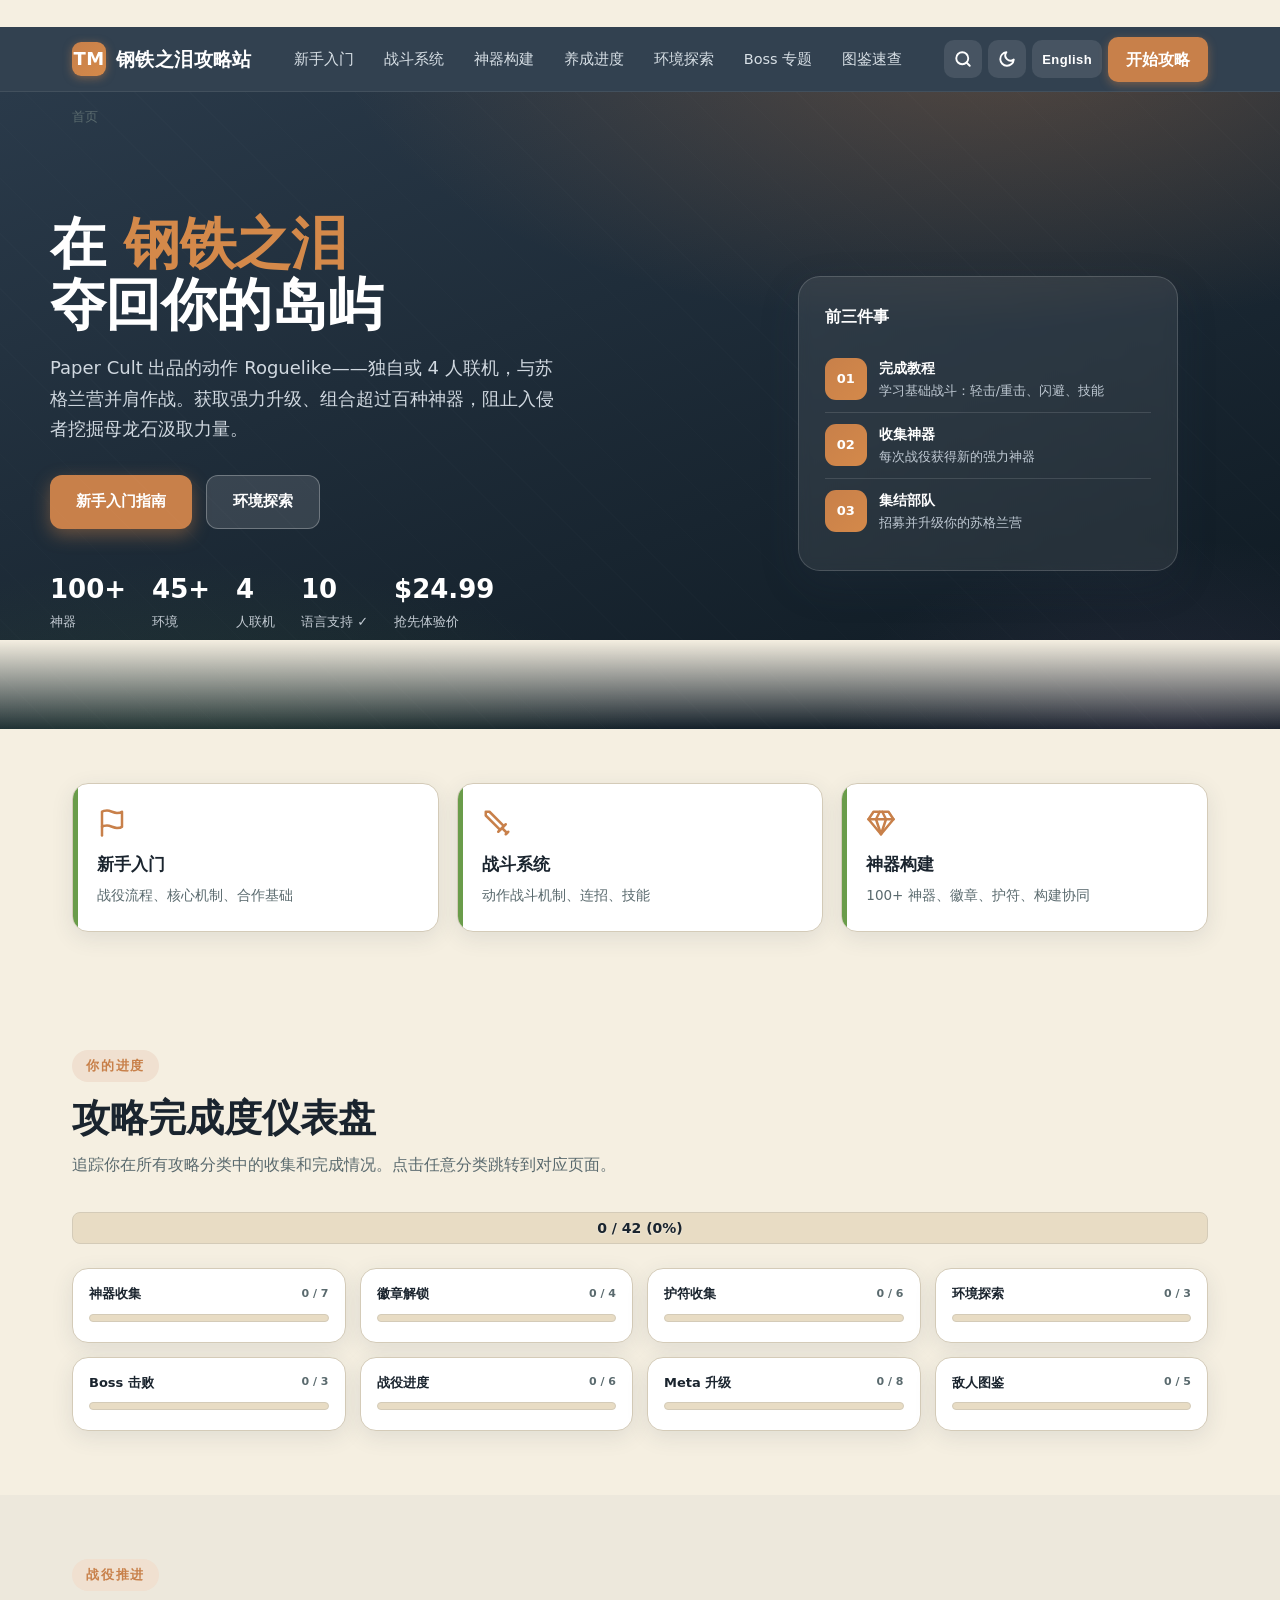
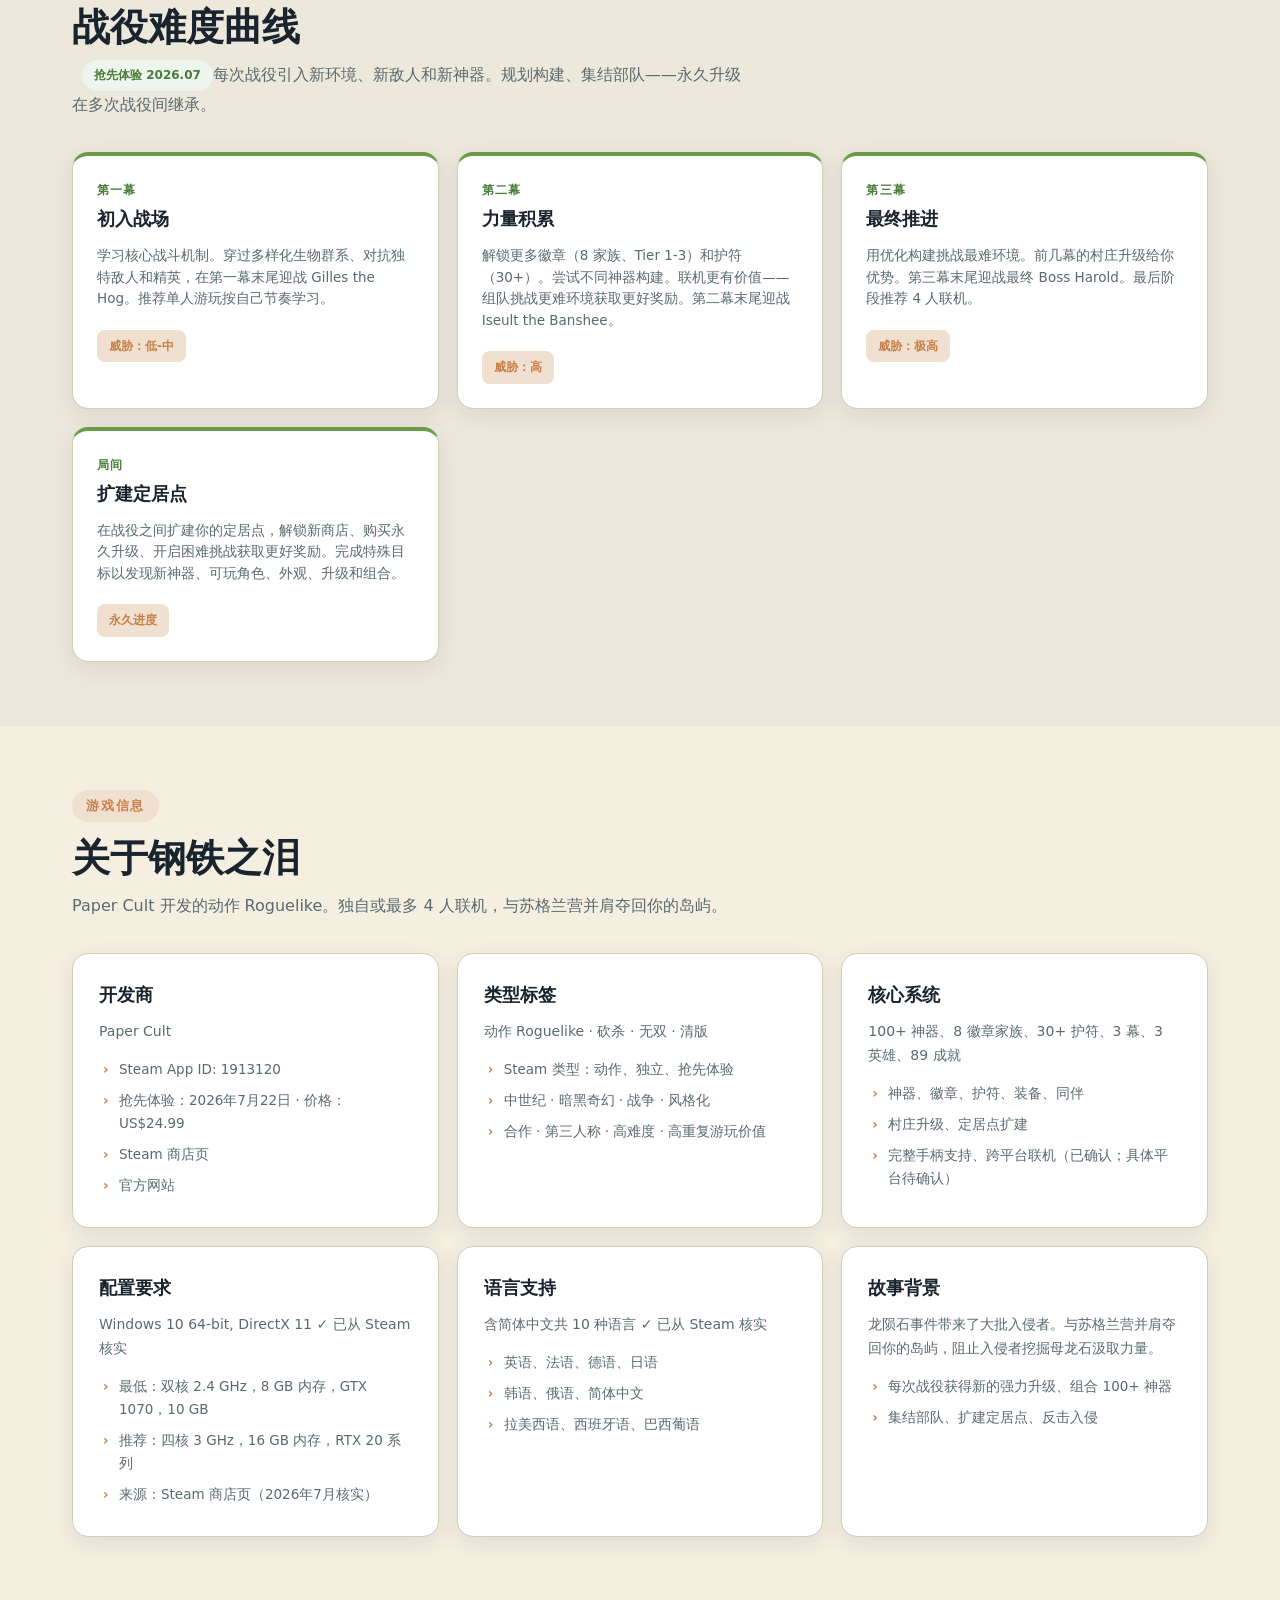
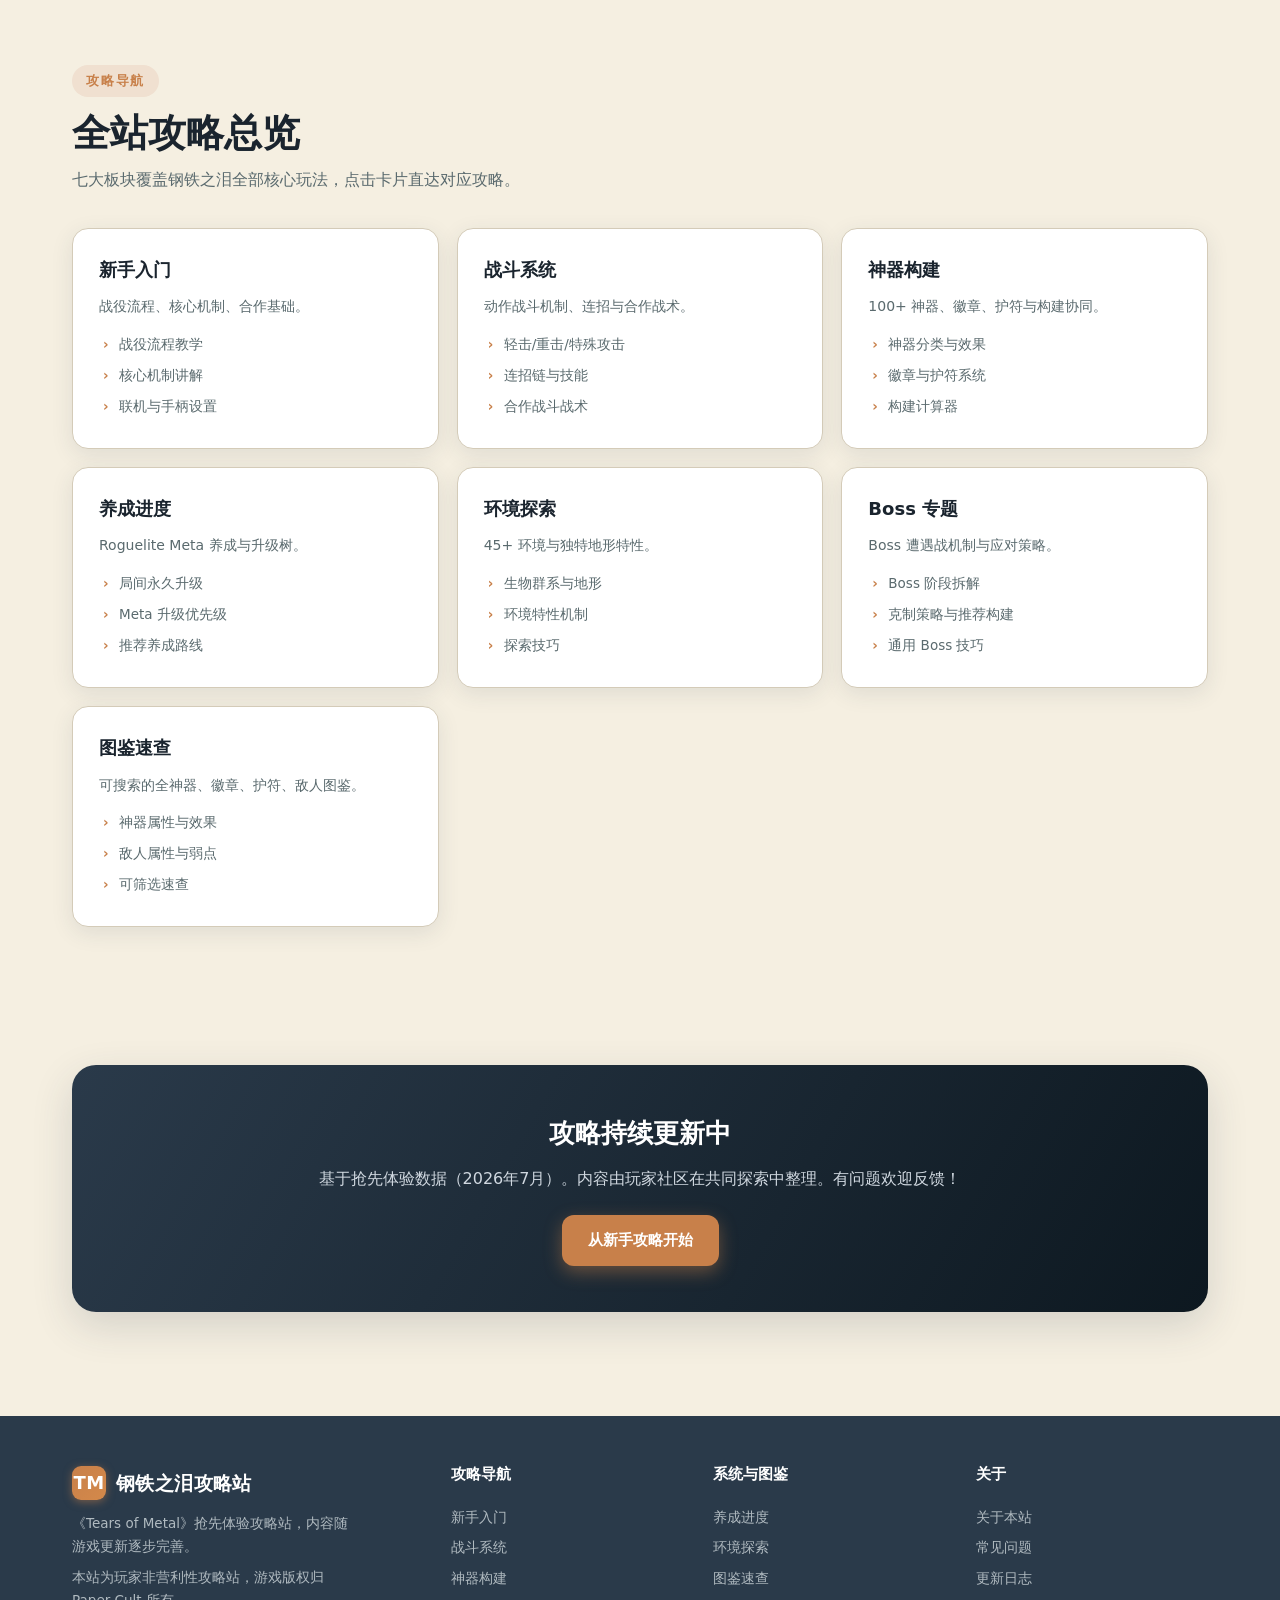
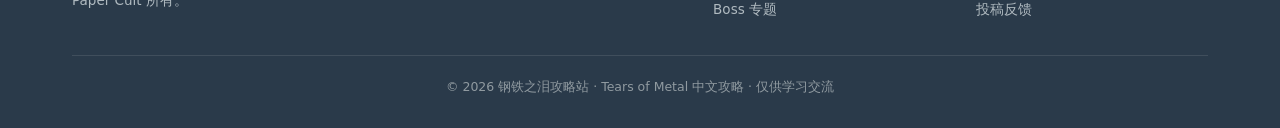
==== commit 51933f32: "v3.1: 真实数据整合与技术清理 — Steam API数据/英雄/Boss/敌人/货币/护符/SVG清理/MAINTENANCE修复/changelog清理" ====
--- a/index.html
+++ b/index.html
@@ -1,18 +1,25 @@
-<!DOCTYPE html>
+﻿﻿﻿﻿<!DOCTYPE html>
 <html lang="zh-CN">
 <head>
 <meta charset="UTF-8">
 <meta name="viewport" content="width=device-width, initial-scale=1.0">
 <title>钢铁之泪攻略站 | Tears of Metal 中文攻略</title>
-<meta name="description" content="《Tears of Metal》(钢铁之泪) 中文攻略站：新手入门、战斗系统、防御塔、经济养成、关卡攻略与图鉴速查。苏格兰高地塔防roguelite，一站式攻略。">
-<meta name="keywords" content="Tears of Metal,钢铁之泪,攻略,塔防,roguelite,苏格兰,高地,防御塔,新手指南">
+<meta name="description" content="《Tears of Metal》(钢铁之泪) 中文攻略站：新手入门、战斗系统、神器构建、养成进度、环境探索与图鉴速查。Paper Cult 出品的动作 Roguelike，支持4人联机，一站式攻略。">
+<meta name="keywords" content="Tears of Metal,钢铁之泪,攻略,动作,roguelike,无双,合作,苏格兰,Paper Cult,神器,徽章,护符">
 <link rel="stylesheet" href="css/style.css">
 <link rel="manifest" href="manifest.json">
 <meta name="theme-color" content="#2a3a4a">
 <script type="application/ld+json">
-{"@context":"https://schema.org","@type":"WebSite","name":"钢铁之泪攻略站","alternateName":"Tears of Metal 中文攻略","inLanguage":"zh-CN","url":"index.html","about":"《Tears of Metal》中文攻略站：新手入门、战斗系统、防御塔、经济养成、关卡攻略与图鉴速查"}
+{"@context":"https://schema.org","@type":"WebSite","name":"钢铁之泪攻略站","alternateName":"Tears of Metal 中文攻略","inLanguage":"zh-CN","url":"index.html","about":"《Tears of Metal》中文攻略站：新手入门、战斗系统、神器构建、养成进度、环境探索与图鉴速查"}
 </script>
-</head>
+
+    <meta property="og:title" content="钢铁之泪攻略站 | Tears of Metal 中文攻略" />
+    <meta property="og:description" content="《Tears of Metal》(钢铁之泪) 中文攻略站：Paper Cult 出品的动作 Roguelike，支持4人联机。新手入门、战斗系统、神器构建、养成进度、环境探索与图鉴速查。" />
+    <meta property="og:type" content="website" />
+    <meta property="og:locale" content="zh_CN" />
+    <meta property="og:site_name" content="钢铁之泪攻略站" />
+    <meta name="twitter:card" content="summary" />
+  </head>
 <body>
 
 <!-- ===== NAV ===== -->
@@ -22,9 +29,10 @@
     <nav class="nav-links" id="navLinks">
       <a href="getting-started.html" data-i18n="nav.getting-started">新手入门</a>
       <a href="combat.html" data-i18n="nav.combat">战斗系统</a>
-      <a href="towers.html" data-i18n="nav.towers">防御塔</a>
-      <a href="economy.html" data-i18n="nav.economy">经济养成</a>
-      <a href="maps.html" data-i18n="nav.maps">关卡攻略</a>
+      <a href="towers.html" data-i18n="nav.artifacts">神器构建</a>
+      <a href="economy.html" data-i18n="nav.progression">养成进度</a>
+      <a href="maps.html" data-i18n="nav.environments">环境探索</a>
+      <a href="bosses.html" data-i18n="nav.bosses">Boss 专题</a>
       <a href="codex.html" data-i18n="nav.codex">图鉴速查</a>
     </nav>
     <div class="nav-utils">
@@ -44,25 +52,26 @@
   </div>
   <div class="wrap hero-grid">
     <div>
-      <h1 data-en="Defend the Highlands in&lt;br&gt;&lt;span&gt;Tears of Metal&lt;/span&gt;">在 <span>钢铁之泪</span><br>守卫高地</h1>
-      <p class="tag" data-en="A tower defense roguelite — command Scottish highlanders, build defenses, survive endless waves. Your journey from first skirmish to final stand, all in one place.">苏格兰高地塔防 roguelite——指挥高地战士，建造防御，抵御无尽的波次。从第一场小规模战斗到最终坚守，你的攻略一站搞定。</p>
+      <h1 data-en="Reclaim Your Island in&lt;br&gt;&lt;span&gt;Tears of Metal&lt;/span&gt;">在 <span>钢铁之泪</span><br>夺回你的岛屿</h1>
+      <p class="tag" data-en="An action roguelike by Paper Cult — fight solo or in 4-player co-op alongside your Scottish battalion. Gain powerful upgrades, combine over a hundred artifacts, and stop the invaders as they carve into the Mother Dragon Stone to harvest its power.">Paper Cult 出品的动作 Roguelike——独自或 4 人联机，与苏格兰营并肩作战。获取强力升级、组合超过百种神器，阻止入侵者挖掘母龙石汲取力量。</p>
       <div class="hero-btns">
         <a href="getting-started.html" class="btn btn-primary" data-en="Beginner Guide">新手入门指南</a>
-        <a href="maps.html" class="btn btn-ghost" data-en="Level Guide">关卡攻略</a>
+        <a href="maps.html" class="btn btn-ghost" data-en="Environment Guide">环境探索</a>
       </div>
       <div class="hero-stats">
-        <div class="s"><b>7</b><small data-en="Guide Pages">攻略页面</small></div>
-        <div class="s"><b>6+</b><small data-en="Unit Types">单位类型</small></div>
-        <div class="s"><b>5+</b><small data-en="Tower Types">防御塔</small></div>
-        <div class="s"><b>10+</b><small data-en="Enemy Types">敌人种类</small></div>
+        <div class="s"><b>100+</b><small data-en="Artifacts">神器</small></div>
+        <div class="s"><b>45+</b><small data-en="Environments">环境</small></div>
+        <div class="s"><b>4</b><small data-en="Player Co-op">人联机</small></div>
+        <div class="s"><b>10</b><small data-en="Languages ✓">语言支持 ✓</small></div>
+        <div class="s"><b>$24.99</b><small data-en="Price">抢先体验价</small></div>
       </div>
     </div>
     <div class="hero-art">
       <div class="island-card">
         <h3 data-en="First 3 Things to Do">前三件事</h3>
-        <div class="day-row"><div class="day-badge">W1</div><div class="t"><b data-en="Place Defenses">部署防御</b><small data-en="Build towers at choke points">在隘口建防御塔</small></div></div>
-        <div class="day-row"><div class="day-badge">W2</div><div class="t"><b data-en="Position Units">排兵布阵</b><small data-en="Melee front, ranged back">近战在前，远程在后</small></div></div>
-        <div class="day-row"><div class="day-badge">W3</div><div class="t"><b data-en="Upgrade Economy">升级经济</b><small data-en="Spend gold on permanent upgrades">用金币投资永久升级</small></div></div>
+        <div class="day-row"><div class="day-badge">01</div><div class="t"><b data-en="Complete the Tutorial">完成教程</b><small data-en="Learn basic combat: light/heavy attacks, dodge, abilities">学习基础战斗：轻击/重击、闪避、技能</small></div></div>
+        <div class="day-row"><div class="day-badge">02</div><div class="t"><b data-en="Collect Artifacts">收集神器</b><small data-en="Each campaign run grants new powerful artifacts">每次战役获得新的强力神器</small></div></div>
+        <div class="day-row"><div class="day-badge">03</div><div class="t"><b data-en="Rally Your Forces">集结部队</b><small data-en="Recruit and upgrade your Scottish battalion">招募并升级你的苏格兰营</small></div></div>
       </div>
     </div>
   </div>
@@ -72,44 +81,110 @@
 <section style="padding-top:54px">
   <div class="wrap">
     <div class="quick">
-      <a href="getting-started.html" class="qcard"><h3 data-en="Beginner Guide">新手入门</h3><p data-en="First-run walkthrough, core mechanics, common mistakes">首战通关流程、核心机制、新手避坑</p></a>
-      <a href="combat.html" class="qcard"><h3 data-en="Combat System">战斗系统</h3><p data-en="Unit types, formations, tactical tips">单位类型、阵型搭配、战术技巧</p></a>
-      <a href="towers.html" class="qcard"><h3 data-en="Towers">防御塔</h3><p data-en="Tower types, upgrade paths, placement">塔类型、升级路线、放塔策略</p></a>
-    </div>
-  </div>
-</section>
-
-<!-- ===== WAVE PROGRESSION ===== -->
+      <a href="getting-started.html" class="qcard"><div class="ico"><svg viewBox="0 0 24 24"><use href="#i-flag"/></svg></div><h3 data-en="Beginner Guide">新手入门</h3><p data-en="Campaign flow, core mechanics, co-op basics">战役流程、核心机制、合作基础</p></a>
+      <a href="combat.html" class="qcard"><div class="ico"><svg viewBox="0 0 24 24"><use href="#i-sword"/></svg></div><h3 data-en="Combat System">战斗系统</h3><p data-en="Hack and slash mechanics, combos, abilities">动作战斗机制、连招、技能</p></a>
+      <a href="towers.html" class="qcard"><div class="ico"><svg viewBox="0 0 24 24"><use href="#i-gem"/></svg></div><h3 data-en="Artifacts & Builds">神器构建</h3><p data-en="100+ artifacts, emblems, charms, build synergies">100+ 神器、徽章、护符、构建协同</p></a>
+    </div>
+  </div>
+</section>
+
+<!-- ===== PROGRESS DASHBOARD ===== -->
+<section style="padding-top:54px">
+  <div class="wrap">
+    <span class="eyebrow" data-en="Your Progress">你的进度</span>
+    <h2 class="title" data-en="Completion Dashboard">攻略完成度仪表盘</h2>
+    <p class="subtitle" data-en="Track your collection and completion across all guide categories. Click any category to jump to its page.">追踪你在所有攻略分类中的收集和完成情况。点击任意分类跳转到对应页面。</p>
+    <div class="dash-overall">
+      <div class="pbar pbar-lg" id="dashOverall">
+        <div class="pbar-fill" style="width:0"></div>
+        <div class="pbar-text">0 / 0  (0%)</div>
+      </div>
+    </div>
+    <div class="dash-grid" id="dashGrid">
+      <a href="towers.html#artifacts" class="dash-item" data-dash="art-off-blade">
+        <div class="dash-head"><span class="dash-label" data-en="Artifacts">神器收集</span><span class="pbar-text">0 / 7</span></div>
+        <div class="pbar"><div class="pbar-fill" style="width:0"></div></div>
+      </a>
+      <a href="towers.html#emblems" class="dash-item" data-dash="art-emb-warrior">
+        <div class="dash-head"><span class="dash-label" data-en="Emblems">徽章解锁</span><span class="pbar-text">0 / 4</span></div>
+        <div class="pbar"><div class="pbar-fill" style="width:0"></div></div>
+      </a>
+      <a href="towers.html#charms" class="dash-item" data-dash="art-chm-iron">
+        <div class="dash-head"><span class="dash-label" data-en="Charms">护符收集</span><span class="pbar-text">0 / 6</span></div>
+        <div class="pbar"><div class="pbar-fill" style="width:0"></div></div>
+      </a>
+      <a href="maps.html#biomes" class="dash-item" data-dash="env-act1">
+        <div class="dash-head"><span class="dash-label" data-en="Environments">环境探索</span><span class="pbar-text">0 / 3</span></div>
+        <div class="pbar"><div class="pbar-fill" style="width:0"></div></div>
+      </a>
+      <a href="bosses.html" class="dash-item" data-dash="boss-gilles">
+        <div class="dash-head"><span class="dash-label" data-en="Bosses">Boss 击败</span><span class="pbar-text">0 / 3</span></div>
+        <div class="pbar"><div class="pbar-fill" style="width:0"></div></div>
+      </a>
+      <a href="getting-started.html" class="dash-item" data-dash="campaign-1">
+        <div class="dash-head"><span class="dash-label" data-en="Campaign">战役进度</span><span class="pbar-text">0 / 6</span></div>
+        <div class="pbar"><div class="pbar-fill" style="width:0"></div></div>
+      </a>
+      <a href="economy.html#meta-tree" class="dash-item" data-dash="meta-stone-power">
+        <div class="dash-head"><span class="dash-label" data-en="Meta Upgrades">Meta 升级</span><span class="pbar-text">0 / 8</span></div>
+        <div class="pbar"><div class="pbar-fill" style="width:0"></div></div>
+      </a>
+      <a href="codex.html#enemies" class="dash-item" data-dash="codex-enemy-grunt">
+        <div class="dash-head"><span class="dash-label" data-en="Enemy Codex">敌人图鉴</span><span class="pbar-text">0 / 5</span></div>
+        <div class="pbar"><div class="pbar-fill" style="width:0"></div></div>
+      </a>
+    </div>
+  </div>
+</section>
+
+<!-- ===== CAMPAIGN PROGRESSION ===== -->
 <section class="bg-alt">
   <div class="wrap">
-    <span class="eyebrow" data-en="Wave Progression">波次推进</span>
-    <h2 class="title" data-en="Wave Difficulty Curve">波次难度曲线</h2>
-    <p class="subtitle" data-en="Each wave introduces new enemy types and tougher numbers. Plan your defense upgrades ahead — gold spent early on economy pays off in later waves."><span class="ver-tag" data-en="Verified 2026.07">数据核对 2026.07</span>每一波引入新敌人类型和更多数量。提前规划防御升级——早期投资经济的金币在后期波次会有回报。</p>
+    <span class="eyebrow" data-en="Campaign Progression">战役推进</span>
+    <h2 class="title" data-en="Campaign Difficulty Curve">战役难度曲线</h2>
+    <p class="subtitle" data-en="Each campaign run introduces new environments, enemies, and artifacts. Plan your build and rally your forces — permanent upgrades carry over between runs."><span class="ver-tag" data-en="Early Access 2026.07">抢先体验 2026.07</span>每次战役引入新环境、新敌人和新神器。规划构建、集结部队——永久升级在多次战役间继承。</p>
     <div class="wave-grid">
       <div class="wave-card">
-        <div class="wave-num" data-en="WAVE 1-3">第 1-3 波</div>
-        <h4 data-en="Early Waves">前期波次</h4>
-        <p class="wave-desc" data-en="Basic infantry enemies, low HP. Focus on economy — minimal defenses needed. Build gold-generating structures early.">基础步兵敌人，低血量。专注经济建设——只需最低限度防御。尽早建造产出金币的建筑。</p>
-        <span class="wave-power" data-en="Threat: Low">威胁：低</span>
-      </div>
-      <div class="wave-card">
-        <div class="wave-num" data-en="WAVE 4-6">第 4-6 波</div>
-        <h4 data-en="Mid Waves">中期波次</h4>
-        <p class="wave-desc" data-en="Armored units and fast runners appear. Upgrade towers to tier 2. Position melee units at choke points to slow advances.">出现重甲单位和快速冲锋兵。防御塔升至2级。将近战单位放在隘口减缓推进。</p>
-        <span class="wave-power" data-en="Threat: Medium">威胁：中</span>
-      </div>
-      <div class="wave-card">
-        <div class="wave-num" data-en="WAVE 7-9">第 7-9 波</div>
-        <h4 data-en="Late Waves">后期波次</h4>
-        <p class="wave-desc" data-en="Ranged enemies and siege units join. Diversify tower types — magic towers for armor, cannon towers for groups. Prepare healing.">远程敌人和攻城单位加入。防御塔多样化——法塔破甲，炮塔清群。准备治疗手段。</p>
+        <div class="wave-num" data-en="ACT 1">第一幕</div>
+        <h4 data-en="First Steps">初入战场</h4>
+        <p class="wave-desc" data-en="Learn core combat mechanics. March through varied biomes, fight unique enemies and elites, and face Gilles the Hog at the end of Act 1. Solo play recommended to learn at your own pace.">学习核心战斗机制。穿过多样化生物群系、对抗独特敌人和精英，在第一幕末尾迎战 Gilles the Hog。推荐单人游玩按自己节奏学习。</p>
+        <span class="wave-power" data-en="Threat: Low-Medium">威胁：低-中</span>
+      </div>
+      <div class="wave-card">
+        <div class="wave-num" data-en="ACT 2">第二幕</div>
+        <h4 data-en="Building Power">力量积累</h4>
+        <p class="wave-desc" data-en="Unlock more emblems (8 families, Tier 1-3) and charms (30+). Experiment with different artifact builds. Co-op becomes more valuable — team up for tougher environments and better rewards. Face Iseult the Banshee at the end.">解锁更多徽章（8 家族、Tier 1-3）和护符（30+）。尝试不同神器构建。联机更有价值——组队挑战更难环境获取更好奖励。第二幕末尾迎战 Iseult the Banshee。</p>
         <span class="wave-power" data-en="Threat: High">威胁：高</span>
       </div>
       <div class="wave-card">
-        <div class="wave-num" data-en="WAVE 10+">第 10+ 波</div>
-        <h4 data-en="Boss Waves">Boss 波次</h4>
-        <p class="wave-desc" data-en="Boss-class enemies with massive HP and special abilities. Full upgrade path needed. Concentrate fire and use unit abilities strategically.">Boss 级敌人，超高血量+特殊技能。需要完整升级路线。集中火力，战略性使用单位技能。</p>
+        <div class="wave-num" data-en="ACT 3">第三幕</div>
+        <h4 data-en="Final Push">最终推进</h4>
+        <p class="wave-desc" data-en="Tackle the toughest environments with optimized builds. Village upgrades from previous runs give you an edge. Face Harold, the final boss, at the end of Act 3. 4-player co-op recommended for the final stretch.">用优化构建挑战最难环境。前几幕的村庄升级给你优势。第三幕末尾迎战最终 Boss Harold。最后阶段推荐 4 人联机。</p>
         <span class="wave-power" data-en="Threat: Extreme">威胁：极高</span>
       </div>
+      <div class="wave-card">
+        <div class="wave-num" data-en="BETWEEN RUNS">局间</div>
+        <h4 data-en="Expand Your Settlement">扩建定居点</h4>
+        <p class="wave-desc" data-en="Between campaigns, expand your settlement to unlock new shops, buy permanent upgrades, and unlock difficult challenges for greater rewards. Complete special objectives to discover new artifacts, playable characters, cosmetics, upgrades and combos.">在战役之间扩建你的定居点，解锁新商店、购买永久升级、开启困难挑战获取更好奖励。完成特殊目标以发现新神器、可玩角色、外观、升级和组合。</p>
+        <span class="wave-power" data-en="Permanent Progress">永久进度</span>
+      </div>
+    </div>
+  </div>
+</section>
+
+<!-- ===== GAME OVERVIEW ===== -->
+<section>
+  <div class="wrap">
+    <span class="eyebrow" data-en="Game Info">游戏信息</span>
+    <h2 class="title" data-en="About Tears of Metal">关于钢铁之泪</h2>
+    <p class="subtitle" data-en="An action roguelike by Paper Cult. Fight solo or up to 4-player co-op to reclaim your island alongside your Scottish battalion.">Paper Cult 开发的动作 Roguelike。独自或最多 4 人联机，与苏格兰营并肩夺回你的岛屿。</p>
+    <div class="feature-grid">
+      <div class="fcard"><h4 data-en="Developer">开发商</h4><p data-en="Paper Cult">Paper Cult</p><ul><li data-en="Steam App ID: 1913120">Steam App ID: 1913120</li><li data-en="Early Access: July 22, 2026 · Price: US$24.99">抢先体验：2026年7月22日 · 价格：US$24.99</li><li><a href="https://store.steampowered.com/app/1913120/Tears_of_Metal/" target="_blank" rel="noopener" data-en="Steam Store Page">Steam 商店页</a></li><li><a href="https://papercultgames.com/" target="_blank" rel="noopener" data-en="Official Website">官方网站</a></li></ul></div>
+      <div class="fcard"><h4 data-en="Genre Tags">类型标签</h4><p data-en="Action Roguelike · Hack and Slash · Musou · Beat 'em up">动作 Roguelike · 砍杀 · 无双 · 清版</p><ul><li data-en="Genre: Action, Indie, Early Access (Steam)">Steam 类型：动作、独立、抢先体验</li><li data-en="Medieval · Dark Fantasy · War · Stylized">中世纪 · 暗黑奇幻 · 战争 · 风格化</li><li data-en="Co-op · Third Person · Difficult · Replay Value">合作 · 第三人称 · 高难度 · 高重复游玩价值</li></ul></div>
+      <div class="fcard"><h4 data-en="Core Systems">核心系统</h4><p data-en="100+ artifacts, 8 Emblem families, 30+ Charms, 3 Acts, 3 Heroes, 89 Achievements">100+ 神器、8 徽章家族、30+ 护符、3 幕、3 英雄、89 成就</p><ul><li data-en="Artifacts, Emblems, Charms, Equipment, Companions">神器、徽章、护符、装备、同伴</li><li data-en="Village upgrades, settlement expansion">村庄升级、定居点扩建</li><li data-en="Full controller support, Crossplay (confirmed; specific platforms TBD)">完整手柄支持、跨平台联机（已确认；具体平台待确认）</li></ul></div>
+      <div class="fcard"><h4 data-en="System Requirements">配置要求</h4><p data-en="Windows 10 64-bit, DirectX 11 ✓ Verified from Steam">Windows 10 64-bit, DirectX 11 ✓ 已从 Steam 核实</p><ul><li data-en="Min: Dual Core 2.4 GHz, 8 GB RAM, GTX 1070, 10 GB">最低：双核 2.4 GHz，8 GB 内存，GTX 1070，10 GB</li><li data-en="Rec: Quad Core 3 GHz, 16 GB RAM, RTX 20 Series">推荐：四核 3 GHz，16 GB 内存，RTX 20 系列</li><li data-en="Source: Steam Store (verified July 2026)">来源：Steam 商店页（2026年7月核实）</li></ul></div>
+      <div class="fcard"><h4 data-en="Language Support">语言支持</h4><p data-en="10 languages including 简体中文 ✓ Verified from Steam">含简体中文共 10 种语言 ✓ 已从 Steam 核实</p><ul><li data-en="English, French, German, Japanese">英语、法语、德语、日语</li><li data-en="Korean, Russian, 简体中文">韩语、俄语、简体中文</li><li data-en="Latin American Spanish, Spanish - Spain, Brazilian Portuguese">拉美西语、西班牙语、巴西葡语</li></ul></div>
+      <div class="fcard"><h4 data-en="Story Premise">故事背景</h4><p data-en="The Dragon Stone Meteor brought swarms of invaders to your island. Fight alongside your Scottish battalion to reclaim your home, and stop the invaders as they carve into the Mother Dragon Stone to harvest its power.">龙陨石事件带来了大批入侵者。与苏格兰营并肩夺回你的岛屿，阻止入侵者挖掘母龙石汲取力量。</p><ul><li data-en="Each campaign: gain new powerful upgrades, combine 100+ artifacts">每次战役获得新的强力升级、组合 100+ 神器</li><li data-en="Rally your forces, expand your settlement, push back the invaders">集结部队、扩建定居点、反击入侵</li></ul></div>
     </div>
   </div>
 </section>
@@ -119,14 +194,15 @@
   <div class="wrap">
     <span class="eyebrow" data-en="Guide Navigation">攻略导航</span>
     <h2 class="title" data-en="Site Guide Overview">全站攻略总览</h2>
-    <p class="subtitle" data-en="Six sections covering all core Tears of Metal gameplay. Click a card to jump to the guide.">六大板块覆盖钢铁之泪全部核心玩法，点击卡片直达对应攻略。</p>
+    <p class="subtitle" data-en="Seven sections covering all core Tears of Metal gameplay. Click a card to jump to the guide.">七大板块覆盖钢铁之泪全部核心玩法，点击卡片直达对应攻略。</p>
     <div class="feature-grid">
-      <a href="getting-started.html" class="fcard"><h4 data-en="Beginner Guide">新手入门</h4><p data-en="From first wave to first clear — a step-by-step walkthrough.">从第一波到首次通关，逐步教学。</p><ul><li data-en="First-run strategy">首战策略</li><li data-en="Core mechanics explained">核心机制讲解</li><li data-en="Common mistakes to avoid">新手常见错误</li></ul></a>
-      <a href="combat.html" class="fcard"><h4 data-en="Combat System">战斗系统</h4><p data-en="Unit types, roles, formations, and tactical tips.">单位类型、角色定位、阵型与战术。</p><ul><li data-en="Melee / Ranged / Support / Siege">近战/远程/支援/攻城</li><li data-en="Formation strategies">阵型策略</li><li data-en="Counter relationships">克制关系</li></ul></a>
-      <a href="towers.html" class="fcard"><h4 data-en="Towers">防御塔</h4><p data-en="Tower types, upgrade paths, and placement strategy.">防御塔类型、升级路线与放塔策略。</p><ul><li data-en="Arrow / Cannon / Magic towers">箭塔/炮塔/法塔</li><li data-en="Tier upgrade paths">等级升级路线</li><li data-en="Placement principles">放塔原则</li></ul></a>
-      <a href="economy.html" class="fcard"><h4 data-en="Economy">经济养成</h4><p data-en="Gold management and meta-progression upgrade tree.">金币管理与 Meta 养成升级树。</p><ul><li data-en="Gold income & spending">金币收支</li><li data-en="Permanent upgrade priorities">永久升级优先级</li><li data-en="Meta progression tree">Meta 养成树</li></ul></a>
-      <a href="maps.html" class="fcard"><h4 data-en="Maps">关卡攻略</h4><p data-en="Full level guide with terrain analysis and wave breakdowns.">全关卡地图与地形分析、波次拆解。</p><ul><li data-en="Grassland / Forest / Mountain">草地/森林/山地</li><li data-en="Coast / Village levels">海岸/村庄关卡</li><li data-en="Choke points & terrain">隘口与地形利用</li></ul></a>
-      <a href="codex.html" class="fcard"><h4 data-en="Codex">图鉴速查</h4><p data-en="Full searchable codex of units, enemies, and towers.">可搜索的全单位、敌人、防御塔图鉴。</p><ul><li data-en="Unit stats & abilities">单位属性与技能</li><li data-en="Enemy stats & weaknesses">敌人属性与弱点</li><li data-en="Tower stats & upgrades">防御塔属性与升级</li></ul></a>
+      <a href="getting-started.html" class="fcard"><h4 data-en="Beginner Guide">新手入门</h4><p data-en="Campaign flow, core mechanics, co-op basics.">战役流程、核心机制、合作基础。</p><ul><li data-en="Campaign walkthrough">战役流程教学</li><li data-en="Core mechanics explained">核心机制讲解</li><li data-en="Co-op & controller setup">联机与手柄设置</li></ul></a>
+      <a href="combat.html" class="fcard"><h4 data-en="Combat System">战斗系统</h4><p data-en="Hack and slash mechanics, combos, and co-op tactics.">动作战斗机制、连招与合作战术。</p><ul><li data-en="Light / heavy / special attacks">轻击/重击/特殊攻击</li><li data-en="Combo chains & abilities">连招链与技能</li><li data-en="Co-op combat tactics">合作战斗战术</li></ul></a>
+      <a href="towers.html" class="fcard"><h4 data-en="Artifacts & Builds">神器构建</h4><p data-en="100+ artifacts, emblems, charms, and build synergies.">100+ 神器、徽章、护符与构建协同。</p><ul><li data-en="Artifact categories & effects">神器分类与效果</li><li data-en="Emblems & charms system">徽章与护符系统</li><li data-en="Build calculator">构建计算器</li></ul></a>
+      <a href="economy.html" class="fcard"><h4 data-en="Progression">养成进度</h4><p data-en="Roguelite meta-progression and upgrade tree.">Roguelite Meta 养成与升级树。</p><ul><li data-en="Between-run upgrades">局间永久升级</li><li data-en="Meta upgrade priorities">Meta 升级优先级</li><li data-en="Recommended build order">推荐养成路线</li></ul></a>
+      <a href="maps.html" class="fcard"><h4 data-en="Environments">环境探索</h4><p data-en="45+ environments with unique terrain and features.">45+ 环境与独特地形特性。</p><ul><li data-en="Biome types & terrain">生物群系与地形</li><li data-en="Environmental features">环境特性机制</li><li data-en="Exploration tips">探索技巧</li></ul></a>
+      <a href="bosses.html" class="fcard"><h4 data-en="Bosses">Boss 专题</h4><p data-en="Boss encounter mechanics and counter strategies.">Boss 遭遇战机制与应对策略。</p><ul><li data-en="Boss phase breakdowns">Boss 阶段拆解</li><li data-en="Counter strategies & builds">克制策略与推荐构建</li><li data-en="General boss tips">通用 Boss 技巧</li></ul></a>
+      <a href="codex.html" class="fcard"><h4 data-en="Codex">图鉴速查</h4><p data-en="Full searchable codex of artifacts, emblems, charms, and enemies.">可搜索的全神器、徽章、护符、敌人图鉴。</p><ul><li data-en="Artifact stats & effects">神器属性与效果</li><li data-en="Enemy stats & weaknesses">敌人属性与弱点</li><li data-en="Filterable reference">可筛选速查</li></ul></a>
     </div>
   </div>
 </section>
@@ -136,7 +212,7 @@
   <div class="wrap">
     <div class="cta-strip">
       <h3 data-en="Guides Continuously Updated">攻略持续更新中</h3>
-      <p data-en="Content curated by the player community, guiding you from wave 1 to the final boss. Feedback welcome!">本站内容由玩家社区整理，陪你从第一波打到最终 Boss。有问题欢迎反馈！</p>
+      <p data-en="Based on Early Access data (July 2026). Content curated by the player community as we explore the game together. Feedback welcome!">基于抢先体验数据（2026年7月）。内容由玩家社区在共同探索中整理。有问题欢迎反馈！</p>
       <a href="getting-started.html" class="btn btn-primary" data-en="Start with Beginner Guide">从新手攻略开始</a>
     </div>
   </div>
@@ -148,12 +224,12 @@
     <div class="foot-grid">
       <div class="foot-brand">
         <a href="index.html" class="brand" style="color:#fff"><span class="logo">TM</span><span data-en="Tears of Metal Guide">钢铁之泪攻略站</span></a>
-        <p data-i18n="foot.branddesc">《Tears of Metal》中文玩家攻略站，原创整理，持续更新。</p>
-        <p class="disclaimer" data-en="This is a non-profit fan guide site. Game rights belong to their respective owners.">本站为玩家非营利性攻略站，游戏版权归各自所有者所有。</p>
-      </div>
-      <div><h4 data-i18n="foot.nav">攻略导航</h4><a href="getting-started.html" data-en="Beginner">新手入门</a><a href="combat.html" data-en="Combat">战斗系统</a><a href="towers.html" data-en="Towers">防御塔</a></div>
-      <div><h4 data-i18n="foot.systems">系统与图鉴</h4><a href="economy.html" data-en="Economy">经济养成</a><a href="maps.html" data-en="Maps">关卡攻略</a><a href="codex.html" data-en="Codex">图鉴速查</a></div>
-      <div><h4 data-i18n="foot.about">关于</h4><a href="changelog.html" data-i18n="foot.changelog">更新日志</a><a href="#" data-i18n="foot.feedback">投稿反馈</a></div>
+        <p data-i18n="foot.branddesc">《Tears of Metal》抢先体验攻略站，内容随游戏更新逐步完善。</p>
+        <p class="disclaimer" data-en="This is a non-profit fan guide site. Game rights belong to Paper Cult.">本站为玩家非营利性攻略站，游戏版权归 Paper Cult 所有。</p>
+      </div>
+      <div><h4 data-i18n="foot.nav">攻略导航</h4><a href="getting-started.html" data-en="Beginner">新手入门</a><a href="combat.html" data-en="Combat">战斗系统</a><a href="towers.html" data-en="Artifacts">神器构建</a></div>
+      <div><h4 data-i18n="foot.systems">系统与图鉴</h4><a href="economy.html" data-en="Progression">养成进度</a><a href="maps.html" data-en="Environments">环境探索</a><a href="codex.html" data-en="Codex">图鉴速查</a><a href="bosses.html" data-en="Bosses">Boss 专题</a></div>
+      <div><h4 data-i18n="foot.about">关于</h4><a href="about.html" data-i18n="foot.aboutus">关于本站</a><a href="faq.html" data-en="FAQ">常见问题</a><a href="changelog.html" data-i18n="foot.changelog">更新日志</a><a href="https://github.com/yxhtl/tears-of-metal-guide/issues" target="_blank" rel="noopener" data-i18n="foot.feedback">投稿反馈</a></div>
     </div>
     <div class="foot-bottom" data-i18n="foot.copy">© 2026 钢铁之泪攻略站 · Tears of Metal 中文攻略 · 仅供学习交流</div>
   </div>
@@ -164,7 +240,7 @@
   <div class="search-panel">
     <div class="search-input-wrap">
       <span class="s-ico"></span>
-      <input type="text" placeholder="搜索攻略、单位、防御塔…">
+      <input type="text" placeholder="搜索攻略、神器、环境…">
       <button class="search-close" aria-label="关闭">×</button>
     </div>
     <div class="search-results"></div>
--- a/css/style.css
+++ b/css/style.css
@@ -19,6 +19,11 @@
   --ink-soft:#5a6a6e;     /* 次要文字色 */
   --line:#d4cbb8;         /* 分割线 */
   --card:#ffffff;          /* 卡片背景 */
+  /* aliases for compatibility */
+  --border:var(--line);
+  --card-bg:var(--card);
+  --bg:var(--parchment);
+  --accent:var(--copper);
   --shadow:0 6px 22px rgba(42,58,74,.10);
   --shadow-lg:0 14px 40px rgba(42,58,74,.16);
   --radius:16px;
@@ -49,6 +54,10 @@
   --parchment-3:#0f1820;
   --line:#2e3a44;
   --card:#1a242e;
+  --border:var(--line);
+  --card-bg:var(--card);
+  --bg:var(--parchment);
+  --accent:var(--copper);
   --shadow:0 6px 22px rgba(0,0,0,.35);
   --shadow-lg:0 14px 40px rgba(0,0,0,.5);
 }
@@ -206,7 +215,8 @@
 .qcard::before{content:"";position:absolute;inset:0 auto 0 0;width:5px;background:var(--moss-2);transition:.2s}
 .qcard:hover{transform:translateY(-4px);box-shadow:var(--shadow-lg)}
 .qcard:hover::before{background:var(--copper)}
-.qcard .ico{font-size:30px;margin-bottom:12px}
+.qcard .ico{font-size:30px;margin-bottom:12px;color:var(--copper)}
+.qcard .ico svg{width:30px;height:30px;fill:none;stroke:currentColor;stroke-width:2;stroke-linecap:round;stroke-linejoin:round}
 .qcard h3{font-size:17px;color:var(--ink);margin-bottom:5px}
 .qcard p{font-size:13.5px;color:var(--ink-soft)}
 
@@ -230,7 +240,8 @@
 .feature-grid{display:grid;grid-template-columns:repeat(auto-fit,minmax(280px,1fr));gap:18px}
 .fcard{background:var(--card);border:1px solid var(--line);border-radius:var(--radius);padding:26px;box-shadow:var(--shadow);transition:.2s}
 .fcard:hover{transform:translateY(-3px);box-shadow:var(--shadow-lg)}
-.fcard .ico{font-size:34px;margin-bottom:14px}
+.fcard .ico{font-size:34px;margin-bottom:14px;color:var(--copper)}
+.fcard .ico svg{width:34px;height:34px;fill:none;stroke:currentColor;stroke-width:2;stroke-linecap:round;stroke-linejoin:round}
 .fcard h4{color:var(--ink);font-size:18px;margin-bottom:10px}
 .fcard p{font-size:14px;color:var(--ink-soft);margin-bottom:10px}
 .fcard ul{list-style:none}
@@ -238,9 +249,9 @@
 .fcard li::before{content:"\203A";position:absolute;left:4px;color:var(--copper);font-weight:800}
 
 /* ===== TABLE (generic) ===== */
-.data-table{width:100%;border-collapse:collapse;background:var(--card);border:1px solid var(--line);border-radius:var(--radius);overflow:hidden;box-shadow:var(--shadow);overflow-x:auto;display:block}
+.data-table{width:100%;border-collapse:collapse;background:var(--card);border:1px solid var(--line);border-radius:var(--radius);overflow:hidden;box-shadow:var(--shadow)}
 .data-table th{background:var(--iron);color:#fff;text-align:left;padding:12px 16px;font-size:12.5px;white-space:nowrap}
-.data-table td{padding:10px 16px;border-bottom:1px solid var(--line);font-size:13px;color:var(--ink-soft);white-space:nowrap}
+.data-table td{padding:10px 16px;border-bottom:1px solid var(--line);font-size:13px;color:var(--ink-soft)}
 .data-table td b{color:var(--ink)}
 .data-table tr:hover td{background:#f8f5ef}
 body.dark .data-table tr:hover td{background:#222e38}
@@ -276,8 +287,45 @@
 .unit p{font-size:12.5px;color:var(--ink-soft)}
 .unit .ustats{display:flex;justify-content:center;gap:8px;flex-wrap:wrap;font-size:11px;font-weight:600;color:var(--ink);margin-top:6px}
 .unit .ustats span{background:var(--parchment);border-radius:6px;padding:3px 7px;white-space:nowrap}
+.unit .uskills{margin-top:8px;padding-top:8px;border-top:1px solid var(--line);text-align:left}
+.unit .uskills .uskill-name{display:block;font-size:12px;font-weight:700;color:var(--copper);margin-bottom:3px}
+.unit .uskills .uskill-desc{display:block;font-size:11px;color:var(--ink-soft);line-height:1.5;margin-bottom:4px}
+.unit .uskills .uskill-stats{display:flex;justify-content:center;gap:6px;flex-wrap:wrap}
+.unit .uskills .uskill-stat{display:inline-flex;align-items:center;gap:3px;font-size:10.5px;font-weight:600;color:var(--ink);background:var(--parchment);border-radius:5px;padding:2px 6px;white-space:nowrap}
+.unit .uskills .uskill-stat svg{width:11px;height:11px;fill:none;stroke:currentColor;stroke-width:2.5;stroke-linecap:round;stroke-linejoin:round}
+.unit .uskills .uskill-passive{font-size:10.5px;font-weight:600;color:var(--heather);background:rgba(138,106,154,.12);border-radius:5px;padding:2px 8px;display:inline-block}
 .role-badge{display:inline-block;font-size:11px;font-weight:700;padding:2px 9px;border-radius:999px;margin-top:6px}
 .r-melee{background:#e8f0e8;color:var(--moss)}.r-ranged{background:#f0e8d8;color:var(--copper)}.r-support{background:#ece4f0;color:var(--heather)}.r-siege{background:#f0e0e0;color:var(--crimson)}
+.syn-grid{display:grid;grid-template-columns:repeat(auto-fill,minmax(280px,1fr));gap:16px;margin-bottom:24px}
+.syn-card{background:var(--card);border:1px solid var(--line);border-left:4px solid var(--moss);border-radius:var(--radius);padding:18px;box-shadow:var(--shadow);transition:.2s}
+.syn-card:hover{transform:translateY(-2px);box-shadow:var(--shadow-lg)}
+.syn-card.syn-bad{border-left-color:var(--crimson)}
+.syn-card h4{font-size:15px;color:var(--ink);margin-bottom:8px;display:flex;align-items:center;gap:6px}
+.syn-card h4 .syn-tag{font-size:10px;font-weight:700;padding:2px 7px;border-radius:999px;text-transform:uppercase;letter-spacing:.5px}
+.syn-card.syn-good h4 .syn-tag{background:rgba(34,139,34,.15);color:var(--moss)}
+.syn-card.syn-bad h4 .syn-tag{background:rgba(178,34,34,.15);color:var(--crimson)}
+.syn-card .syn-pair{display:flex;align-items:center;gap:6px;flex-wrap:wrap;margin-bottom:8px}
+.syn-card .syn-pair .syn-unit{display:inline-flex;align-items:center;gap:4px;font-size:12px;font-weight:600;color:var(--ink);background:var(--parchment);border-radius:6px;padding:3px 8px}
+.syn-card .syn-pair .syn-unit svg{width:14px;height:14px;fill:none;stroke:currentColor;stroke-width:2;stroke-linecap:round;stroke-linejoin:round}
+.syn-card .syn-pair .syn-plus{font-size:14px;color:var(--ink-soft);font-weight:700}
+.syn-card .syn-desc{font-size:13px;color:var(--ink-soft);line-height:1.6}
+.syn-map-table{width:100%;border-collapse:collapse;font-size:13px;margin-bottom:24px}
+.syn-map-table th{text-align:left;padding:10px 12px;background:var(--parchment);color:var(--ink);font-weight:700;border-bottom:2px solid var(--line)}
+.syn-map-table td{padding:10px 12px;border-bottom:1px solid var(--line);color:var(--ink-soft)}
+.syn-map-table tr:hover td{background:var(--parchment)}
+.syn-map-table .syn-formation{font-weight:600;color:var(--ink)}
+.counter-table{width:100%;border-collapse:collapse;font-size:13px;margin-bottom:24px}
+.counter-table th{text-align:left;padding:10px 12px;background:var(--parchment);color:var(--ink);font-weight:700;border-bottom:2px solid var(--line);white-space:nowrap}
+.counter-table td{padding:10px 12px;border-bottom:1px solid var(--line);color:var(--ink-soft);vertical-align:top}
+.counter-table tr:hover td{background:var(--parchment)}
+.counter-table .ct-enemy{font-weight:600;color:var(--ink);display:flex;align-items:center;gap:6px}
+.counter-table .ct-enemy svg{width:16px;height:16px;fill:none;stroke:currentColor;stroke-width:2;stroke-linecap:round;stroke-linejoin:round;flex-shrink:0}
+.counter-table .ct-best{display:inline-block;font-size:11px;font-weight:700;padding:3px 9px;border-radius:999px;white-space:nowrap}
+.counter-table .ct-best.ct-arrow{background:rgba(34,139,34,.15);color:var(--moss)}
+.counter-table .ct-best.ct-cannon{background:rgba(178,34,34,.15);color:var(--crimson)}
+.counter-table .ct-best.ct-magic{background:rgba(138,106,154,.15);color:var(--heather)}
+.counter-table .ct-best.ct-mixed{background:rgba(205,127,50,.15);color:var(--copper)}
+.counter-table .ct-unit{font-size:11px;color:var(--ink);background:var(--parchment);border-radius:5px;padding:2px 7px;display:inline-block;margin:2px 2px 0 0}
 
 /* ===== ENEMY CARDS ===== */
 .enemy-grid{display:grid;grid-template-columns:repeat(auto-fill,minmax(200px,1fr));gap:14px;margin-top:8px}
@@ -396,6 +444,16 @@
 .pbar-fill{height:100%;background:linear-gradient(90deg,var(--moss),var(--moss-2));border-radius:11px;transition:width .4s ease;min-width:0}
 .pbar-text{position:absolute;inset:0;display:flex;align-items:center;justify-content:center;font-size:12px;font-weight:700;color:var(--ink);z-index:1;text-shadow:0 1px 2px rgba(255,255,255,.5)}
 body.dark .pbar-text{text-shadow:0 1px 2px rgba(0,0,0,.5)}
+.dash-overall{margin-bottom:24px}
+.pbar-lg{height:32px;border-radius:8px}
+.pbar-lg .pbar-text{font-size:14px}
+.dash-grid{display:grid;grid-template-columns:repeat(auto-fill,minmax(220px,1fr));gap:14px}
+.dash-item{display:block;background:var(--card);border:1px solid var(--line);border-radius:var(--radius);padding:14px 16px;box-shadow:var(--shadow);transition:.2s;text-decoration:none}
+.dash-item:hover{transform:translateY(-2px);box-shadow:var(--shadow-lg);border-color:var(--copper)}
+.dash-head{display:flex;justify-content:space-between;align-items:center;margin-bottom:8px}
+.dash-label{font-size:13px;font-weight:700;color:var(--ink)}
+.dash-item .pbar{height:8px;border-radius:4px}
+.dash-item .pbar-text{position:static;font-size:11px;color:var(--ink-soft);text-shadow:none}
 .progress-header{display:flex;align-items:center;justify-content:space-between;gap:12px;flex-wrap:wrap;margin-bottom:14px}
 .progress-actions{display:flex;gap:8px;flex-wrap:wrap}
 .progress-actions button{
@@ -501,3 +559,293 @@
   h2.title{font-size:24px}
   .fcard,.qcard,.map-card,.tower-card,.wave-card{padding:18px}
 }
+
+/* ===== FAQ ===== */
+.faq-list{display:flex;flex-direction:column;gap:12px}
+.faq-item{
+  border:1px solid var(--border);
+  border-radius:10px;
+  overflow:hidden;
+  background:var(--card-bg);
+  transition:border-color .2s,box-shadow .2s;
+}
+.faq-item:hover{border-color:var(--accent)}
+.faq-item[open]{border-color:var(--accent);box-shadow:0 2px 12px rgba(0,0,0,.06)}
+.faq-q{
+  padding:16px 20px;
+  font-size:15px;
+  font-weight:600;
+  color:var(--ink);
+  cursor:pointer;
+  list-style:none;
+  display:flex;
+  align-items:center;
+  justify-content:space-between;
+  gap:12px;
+}
+.faq-q::after{
+  content:'+';
+  font-size:22px;
+  font-weight:300;
+  color:var(--ink-soft);
+  transition:transform .2s;
+  flex-shrink:0;
+  line-height:1;
+}
+.faq-item[open] .faq-q::after{transform:rotate(45deg)}
+.faq-q::-webkit-details-marker{display:none}
+.faq-a{
+  padding:0 20px 16px;
+  font-size:14px;
+  line-height:1.75;
+  color:var(--ink-soft);
+}
+
+/* ===== TOC ===== */
+.toc-box{
+  background:var(--card-bg);
+  border:1px solid var(--border);
+  border-radius:10px;
+  padding:16px 20px;
+  margin:20px 0 28px;
+}
+.toc-box h4{
+  font-size:13px;
+  text-transform:uppercase;
+  letter-spacing:.06em;
+  color:var(--ink-soft);
+  margin-bottom:10px;
+}
+.toc-box ol{
+  list-style:none;
+  padding:0;
+  margin:0;
+  counter-reset:toc-item;
+  display:flex;
+  flex-wrap:wrap;
+  gap:6px 16px;
+}
+.toc-box ol li a{
+  font-size:13px;
+  color:var(--ink-soft);
+  text-decoration:none;
+  transition:color .15s;
+}
+.toc-box ol li a:hover{color:var(--accent)}
+.toc-box ol li{counter-increment:toc-item}
+.toc-box ol li a::before{content:counter(toc-item) ". ";font-weight:600;color:var(--accent)}
+
+/* ===== Tier List ===== */
+.tier-list{display:flex;flex-direction:column;gap:10px}
+.tier-row{
+  display:grid;
+  grid-template-columns:60px 1fr;
+  gap:12px;
+  align-items:center;
+  border-radius:10px;
+  overflow:hidden;
+  border:1px solid var(--border);
+}
+.tier-badge{
+  display:flex;
+  align-items:center;
+  justify-content:center;
+  font-size:18px;
+  font-weight:800;
+  color:#fff;
+  padding:12px 0;
+  text-align:center;
+}
+.tier-s{background:#e74c3c}
+.tier-a{background:#e67e22}
+.tier-b{background:#2ecc71}
+.tier-c{background:#3498db}
+.tier-d{background:#95a5a6}
+.tier-items{
+  padding:10px 16px;
+  display:flex;
+  flex-wrap:wrap;
+  gap:8px;
+  background:var(--card-bg);
+}
+.tier-chip{
+  display:inline-block;
+  padding:4px 12px;
+  border-radius:6px;
+  font-size:13px;
+  font-weight:500;
+  background:var(--bg);
+  color:var(--ink);
+  border:1px solid var(--border);
+}
+a.tier-chip{cursor:pointer;transition:.2s;text-decoration:none}
+a.tier-chip:hover{background:var(--copper);color:#fff;border-color:var(--copper);transform:translateY(-1px)}
+
+/* ===== Boss Cards ===== */
+.boss-card{
+  border:1px solid var(--border);
+  border-radius:12px;
+  overflow:hidden;
+  background:var(--card-bg);
+  border-top:4px solid var(--crimson);
+}
+.boss-card .boss-head{
+  display:flex;
+  align-items:center;
+  gap:14px;
+  padding:20px;
+  border-bottom:1px solid var(--border);
+}
+.boss-card .boss-head .boss-icon{
+  width:48px;
+  height:48px;
+  border-radius:50%;
+  display:flex;
+  align-items:center;
+  justify-content:center;
+  background:var(--crimson);
+  color:#fff;
+  flex-shrink:0;
+}
+.boss-card .boss-head h4{font-size:18px;margin:0}
+.boss-card .boss-body{padding:20px}
+.boss-card .boss-stats{
+  display:flex;
+  flex-wrap:wrap;
+  gap:8px;
+  margin-bottom:14px;
+}
+.boss-card .boss-stats span{
+  display:inline-block;
+  padding:3px 10px;
+  border-radius:6px;
+  font-size:12px;
+  font-weight:600;
+  background:var(--bg);
+  color:var(--ink-soft);
+  border:1px solid var(--border);
+}
+
+/* ===== Enemy Stats ===== */
+.estats{
+  display:flex;
+  flex-wrap:wrap;
+  gap:4px;
+  margin:6px 0;
+}
+.estats span{
+  display:inline-block;
+  padding:2px 8px;
+  border-radius:5px;
+  font-size:11px;
+  font-weight:600;
+  background:var(--bg);
+  color:var(--ink-soft);
+  border:1px solid var(--border);
+}
+
+/* ===== Calculator ===== */
+.calc-box{
+  background:var(--card-bg);
+  border:1px solid var(--border);
+  border-radius:12px;
+  padding:24px;
+  margin:20px 0;
+}
+.calc-row{
+  display:grid;
+  grid-template-columns:1fr 1fr 1fr;
+  gap:12px;
+  margin-bottom:16px;
+}
+.calc-row label{
+  display:block;
+  font-size:13px;
+  font-weight:600;
+  color:var(--ink-soft);
+  margin-bottom:4px;
+}
+.calc-row select,.calc-row input{
+  width:100%;
+  padding:8px 12px;
+  border:1px solid var(--border);
+  border-radius:8px;
+  font-size:14px;
+  background:var(--bg);
+  color:var(--ink);
+  outline:none;
+  transition:border-color .2s;
+}
+.calc-row select:focus,.calc-row input:focus{border-color:var(--accent)}
+.calc-result{
+  background:var(--bg);
+  border-radius:8px;
+  padding:16px;
+  text-align:center;
+}
+.calc-result .calc-num{
+  font-size:28px;
+  font-weight:800;
+  color:var(--accent);
+}
+.calc-result .calc-label{
+  font-size:13px;
+  color:var(--ink-soft);
+  margin-top:4px;
+}
+/* ===== Wave Breakdown ===== */
+.wave-breakdown{
+  border:1px solid var(--border);
+  border-radius:10px;
+  margin-bottom:14px;
+  overflow:hidden;
+  background:var(--card-bg);
+}
+.wave-breakdown summary{
+  cursor:pointer;
+  padding:14px 20px;
+  font-size:16px;
+  font-weight:700;
+  color:var(--ink);
+  list-style:none;
+  display:flex;
+  align-items:center;
+  gap:8px;
+  transition:background .15s;
+}
+.wave-breakdown summary::-webkit-details-marker{display:none}
+.wave-breakdown summary::before{
+  content:"▶";
+  font-size:11px;
+  color:var(--accent);
+  transition:transform .2s;
+}
+.wave-breakdown[open] summary::before{transform:rotate(90deg)}
+.wave-breakdown summary:hover{background:var(--bg)}
+.wave-breakdown .data-table{margin:0;border-radius:0;border:none;border-top:1px solid var(--border)}
+
+.wave-tag{
+  display:inline-block;
+  padding:2px 10px;
+  border-radius:6px;
+  font-size:12px;
+  font-weight:600;
+  white-space:nowrap;
+}
+.wt-easy{background:#e8f5e9;color:#2e7d32}
+.wt-med{background:#fff3e0;color:#e65100}
+.wt-hard{background:#fce4ec;color:#c62828}
+.wt-vhard{background:#efebe9;color:#4e342e}
+.wt-boss{background:#e74c3c;color:#fff}
+body.dark .wt-easy{background:#1b3a1e;color:#81c784}
+body.dark .wt-med{background:#3e2723;color:#ffab40}
+body.dark .wt-hard{background:#3b1c1c;color:#ef9a9a}
+body.dark .wt-vhard{background:#2e2e2e;color:#bcaaa4}
+
+@media(max-width:600px){
+  .calc-row{grid-template-columns:1fr}
+  .tier-row{grid-template-columns:50px 1fr}
+  .wave-breakdown{overflow-x:auto}
+  .wave-breakdown .data-table{min-width:560px}
+  .data-table th,.data-table td{padding:8px 10px}
+}
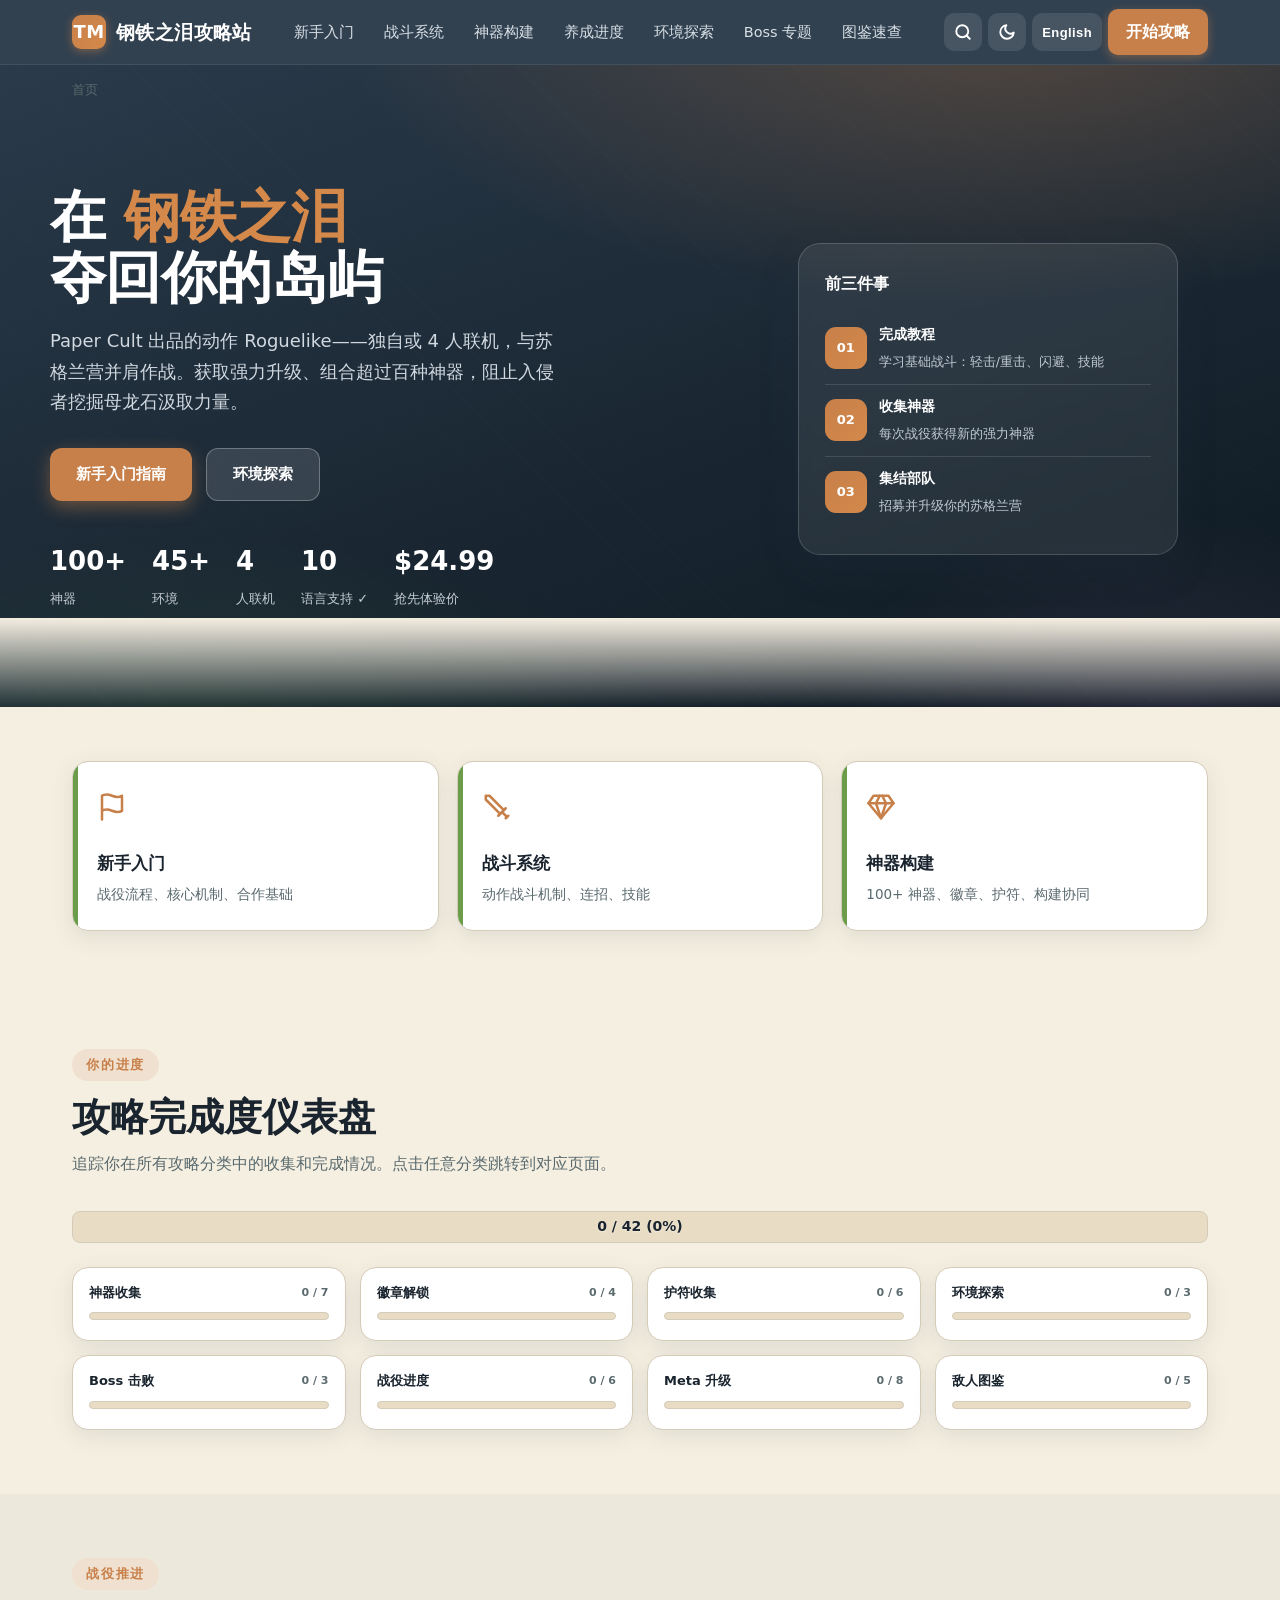
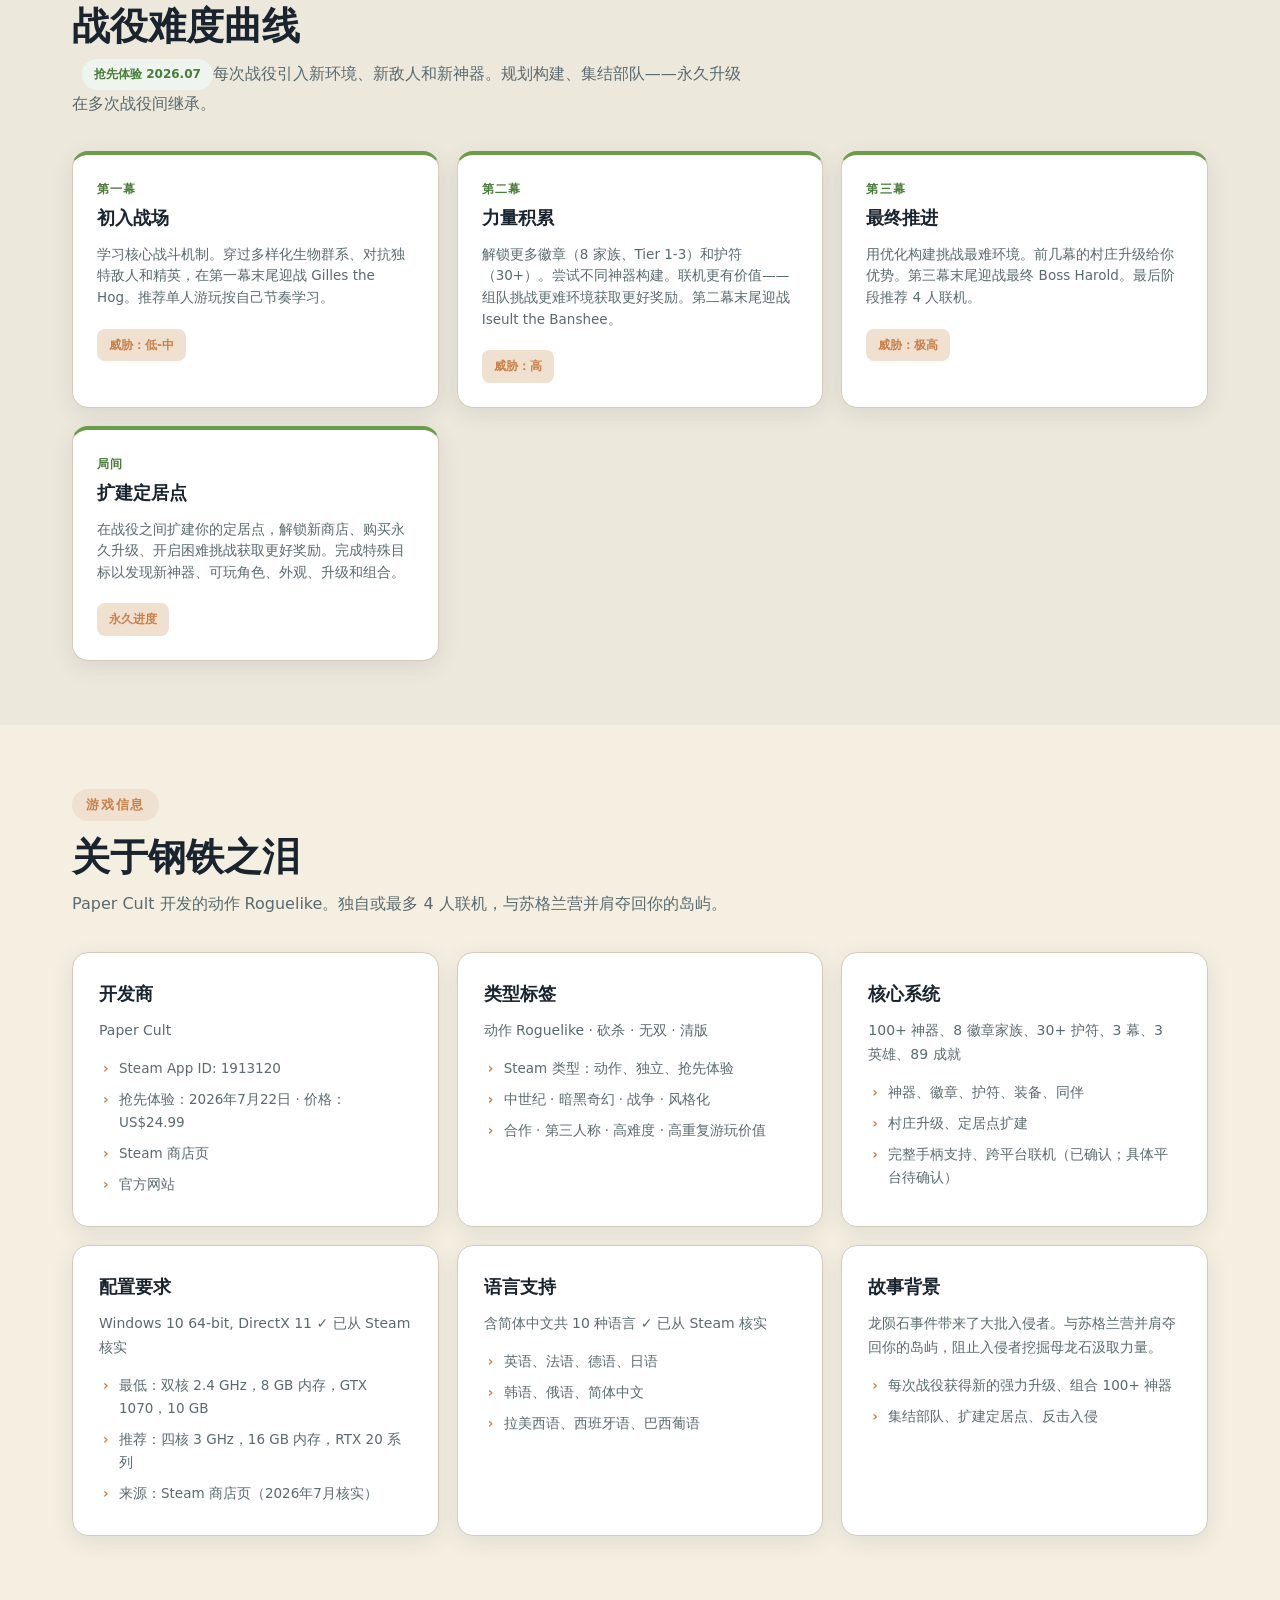
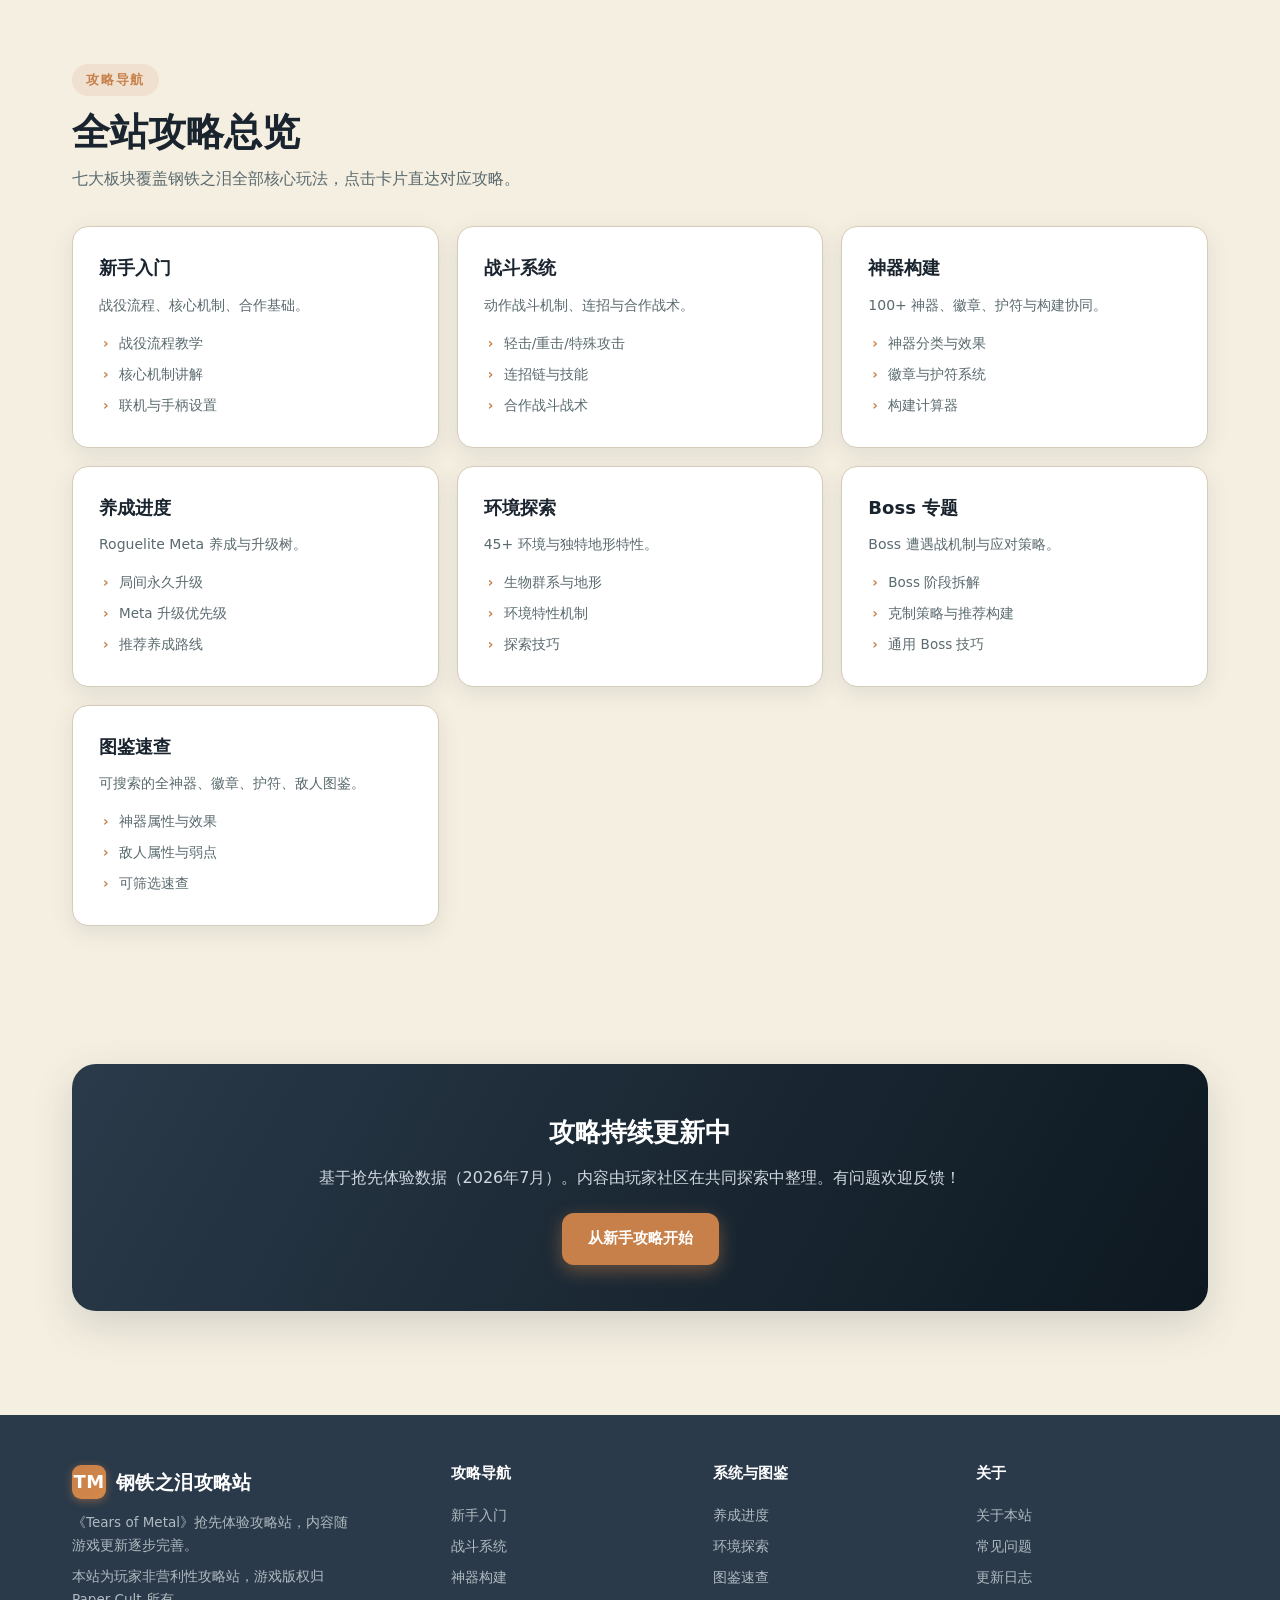
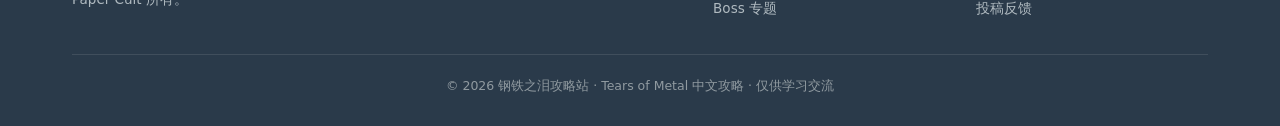
==== commit 9f843129: "fix: 修复8项体验问题 - 清除10个HTML文件的BOM字符 - 修复about/changelog页脚乱码 - 添加favicon.svg + og-image.svg - 所有页面添加og:" ====
--- a/index.html
+++ b/index.html
@@ -1,4 +1,4 @@
-﻿﻿﻿﻿<!DOCTYPE html>
+<!DOCTYPE html>
 <html lang="zh-CN">
 <head>
 <meta charset="UTF-8">
@@ -6,6 +6,7 @@
 <title>钢铁之泪攻略站 | Tears of Metal 中文攻略</title>
 <meta name="description" content="《Tears of Metal》(钢铁之泪) 中文攻略站：新手入门、战斗系统、神器构建、养成进度、环境探索与图鉴速查。Paper Cult 出品的动作 Roguelike，支持4人联机，一站式攻略。">
 <meta name="keywords" content="Tears of Metal,钢铁之泪,攻略,动作,roguelike,无双,合作,苏格兰,Paper Cult,神器,徽章,护符">
+<link rel="icon" type="image/svg+xml" href="favicon.svg">
 <link rel="stylesheet" href="css/style.css">
 <link rel="manifest" href="manifest.json">
 <meta name="theme-color" content="#2a3a4a">
@@ -17,7 +18,11 @@
     <meta property="og:description" content="《Tears of Metal》(钢铁之泪) 中文攻略站：Paper Cult 出品的动作 Roguelike，支持4人联机。新手入门、战斗系统、神器构建、养成进度、环境探索与图鉴速查。" />
     <meta property="og:type" content="website" />
     <meta property="og:locale" content="zh_CN" />
-    <meta property="og:site_name" content="钢铁之泪攻略站" />
+    <meta property="og:image" content="https://tears-of-metal-guide.pages.dev/og-image.svg" />
+<meta property="og:image:type" content="image/svg+xml" />
+<meta property="og:image:width" content="1200" />
+<meta property="og:image:height" content="630" />
+<meta property="og:site_name" content="钢铁之泪攻略站" />
     <meta name="twitter:card" content="summary" />
   </head>
 <body>
--- a/css/style.css
+++ b/css/style.css
@@ -376,15 +376,7 @@
 .bp-info{font-size:11px;color:var(--ink-soft);line-height:1.4}
 .bp-arrow{display:grid;place-items:center;color:var(--line);font-size:18px;font-weight:700;align-self:center}
 
-/* ===== CALCULATOR ===== */
-.calc-box{background:var(--card);border:1px solid var(--line);border-radius:var(--radius);padding:24px;box-shadow:var(--shadow);margin-top:18px}
-.calc-row{display:flex;align-items:center;gap:14px;margin-bottom:16px;flex-wrap:wrap}
-.calc-row label{font-size:14px;font-weight:700;color:var(--ink);min-width:80px}
-.calc-row select{flex:1;min-width:180px;padding:10px 14px;border:1.5px solid var(--line);border-radius:10px;font-size:14px;font-family:inherit;outline:0;transition:.15s}
-.calc-row select:focus{border-color:var(--moss-2)}
-.calc-row input[type=number]{width:90px;padding:10px 14px;border:1.5px solid var(--line);border-radius:10px;font-size:14px;font-family:inherit;outline:0;text-align:center}
-.calc-row input[type=number]:focus{border-color:var(--moss-2)}
-.calc-result{background:#f5f8f5;border:1px solid var(--line);border-radius:12px;padding:18px;margin-top:10px}
+/* ===== CALCULATOR (legacy result sub-styles — container overridden below) ===== */
 .calc-result .rline{display:flex;justify-content:space-between;align-items:center;padding:6px 0;font-size:14px}
 .calc-result .rline b{color:var(--ink);font-size:16px}
 .calc-result .rline .big{font-size:22px;font-weight:900;color:var(--copper)}
@@ -751,6 +743,7 @@
   border-radius:12px;
   padding:24px;
   margin:20px 0;
+  box-shadow:var(--shadow);
 }
 .calc-row{
   display:grid;
@@ -779,6 +772,7 @@
 .calc-row select:focus,.calc-row input:focus{border-color:var(--accent)}
 .calc-result{
   background:var(--bg);
+  border:1px solid var(--border);
   border-radius:8px;
   padding:16px;
   text-align:center;
